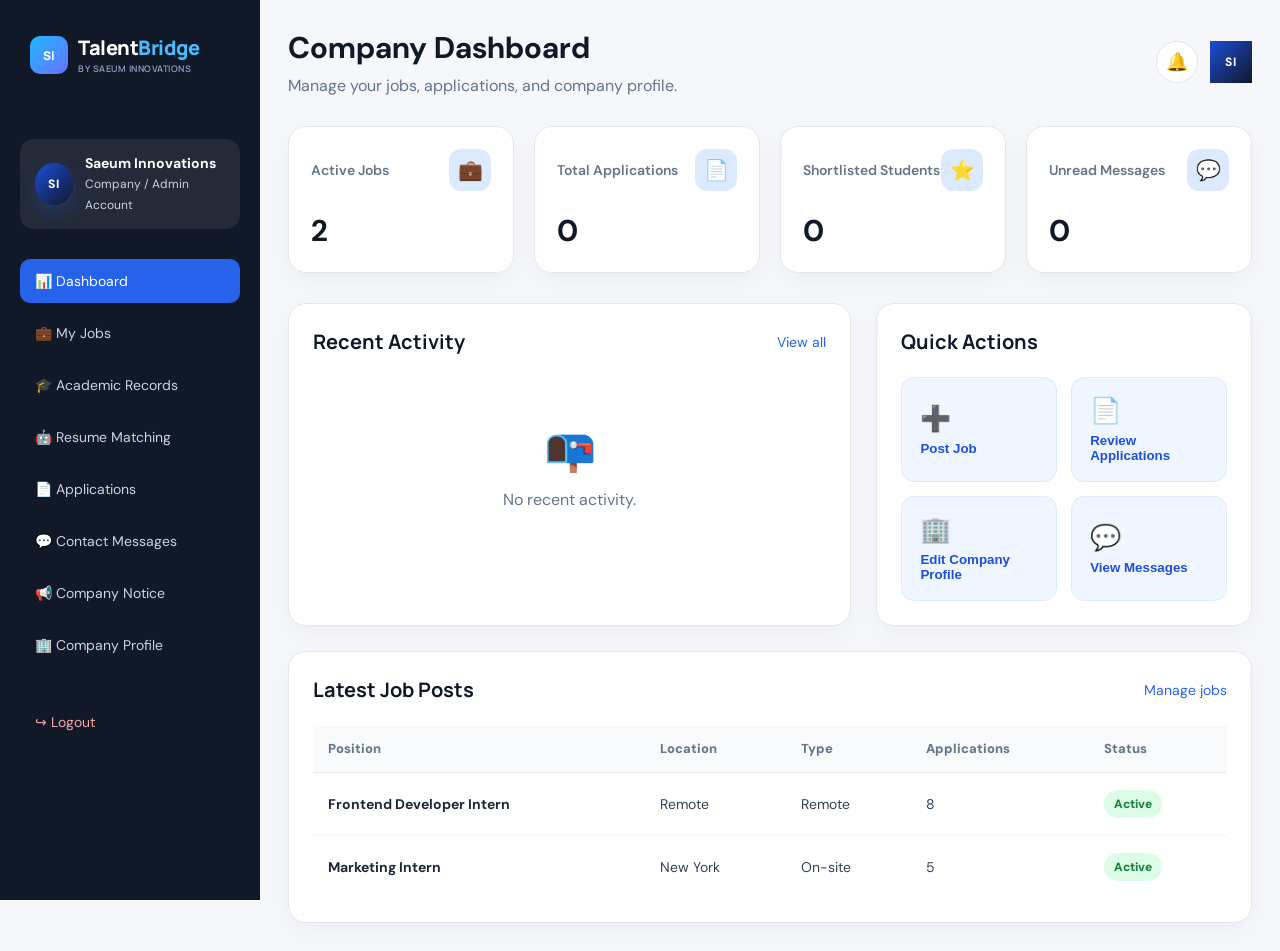
==== company-dashboard.html @ 5281c4d5 "Add files via upload" ====
<!DOCTYPE html>
<html lang="en">
<head>
  <meta charset="UTF-8" />
  <meta name="viewport" content="width=device-width, initial-scale=1.0" />
  <title>Company / Admin Dashboard | TalentBridge</title>

  <link rel="stylesheet" href="style.css" />

  <style>
    .dashboard-page {
      min-height: 100vh;
      background: #f5f7fb;
    }

    .dashboard-layout {
      display: flex;
      min-height: 100vh;
    }

    .dashboard-sidebar {
      width: 260px;
      background: #111827;
      color: #fff;
      padding: 28px 20px;
      position: fixed;
      inset: 0 auto 0 0;
      z-index: 100;
    }

    .dashboard-brand {
      display: flex;
      align-items: center;
      gap: 10px;
      font-size: 22px;
      font-weight: 800;
      margin-bottom: 45px;
    }

    .dashboard-brand span {
      color: #38bdf8;
    }

    .dashboard-brand {
      display: flex;
      align-items: center;
      gap: 10px;
      padding: 8px 10px 20px;
    }

    .dashboard-brand-mark {
      display: grid;
      place-items: center;
      width: 38px;
      height: 38px;
      border-radius: 10px;
      background: linear-gradient(135deg, #20b8ff, #6870ff);
      color: white;
      font-size: 12px;
      font-weight: 800;
    }

    .dashboard-brand-text {
      display: flex;
      flex-direction: column;
      line-height: 1.15;
    }

    .dashboard-brand-text strong {
      color: white;
      font-size: 20px;
      font-weight: 800;
      letter-spacing: -0.5px;
    }

    .dashboard-brand-text strong span {
      color: #4bbdff;
    }

    .dashboard-brand-text small {
      margin-top: 5px;
      color: #8fa2c2;
      font-size: 9px;
      font-weight: 600;
      letter-spacing: 0.5px;
      text-transform: uppercase;
    }

    .company-mini-profile {
      display: flex;
      align-items: center;
      gap: 12px;
      padding: 15px;
      border-radius: 14px;
      background: rgba(255, 255, 255, 0.08);
      margin-bottom: 30px;
    }

    .company-avatar {
      width: 42px;
      height: 42px;
      display: grid;
      place-items: center;
      border-radius: 50%;
      background: linear-gradient(135deg, #1d4ed8, #0f172a);
      font-weight: 800;
      box-shadow: 0 8px 18px rgba(37, 99, 235, 0.24);
      overflow: hidden;
    }

    .company-logo-mark {
      display: inline-flex;
      align-items: center;
      justify-content: center;
      width: 100%;
      height: 100%;
      font-size: 12px;
      letter-spacing: 0.08em;
      color: #fff;
      background: linear-gradient(135deg, #1d4ed8, #0f172a);
      font-weight: 800;
    }

    .company-mini-profile strong {
      display: block;
      font-size: 14px;
    }

    .company-mini-profile small {
      color: #cbd5e1;
      font-size: 12px;
    }

    .dashboard-nav {
      display: flex;
      flex-direction: column;
      gap: 8px;
    }

    .dashboard-nav a {
      display: flex;
      align-items: center;
      gap: 12px;
      color: #cbd5e1;
      text-decoration: none;
      padding: 13px 15px;
      border-radius: 10px;
      transition: 0.25s ease;
      font-size: 14px;
    }

    .dashboard-nav a:hover,
    .dashboard-nav a.active {
      background: #2563eb;
      color: #fff;
    }

    .dashboard-nav a.logout-link {
      margin-top: 25px;
      color: #fca5a5;
    }

    .dashboard-main {
      flex: 1;
      margin-left: 260px;
      padding: 28px;
    }

    .dashboard-topbar {
      display: flex;
      justify-content: space-between;
      align-items: center;
      gap: 20px;
      margin-bottom: 30px;
    }

    .dashboard-topbar h1 {
      margin: 0 0 8px;
      color: #111827;
      font-size: 30px;
    }

    .dashboard-topbar p {
      margin: 0;
      color: #64748b;
    }

    .topbar-actions {
      display: flex;
      align-items: center;
      gap: 12px;
    }

    .notification-button {
      width: 42px;
      height: 42px;
      border: 1px solid #e2e8f0;
      border-radius: 50%;
      background: #fff;
      cursor: pointer;
      font-size: 18px;
    }

    .company-top-avatar {
      width: 42px;
      height: 42px;
      display: grid;
      place-items: center;
      background: #dbeafe;
      color: #1d4ed8;
      border-radius: 50%;
      font-weight: 800;
    }

    .dashboard-section {
      display: none;
    }

    .dashboard-section.active {
      display: block;
    }

    .stats-grid {
      display: grid;
      grid-template-columns: repeat(4, 1fr);
      gap: 20px;
      margin-bottom: 30px;
    }

    .stat-card {
      background: #fff;
      border: 1px solid #e5e7eb;
      border-radius: 18px;
      padding: 22px;
      box-shadow: 0 8px 25px rgba(15, 23, 42, 0.04);
    }

    .stat-card-header {
      display: flex;
      justify-content: space-between;
      align-items: center;
      margin-bottom: 20px;
    }

    .stat-icon {
      width: 42px;
      height: 42px;
      display: grid;
      place-items: center;
      border-radius: 12px;
      background: #dbeafe;
      color: #1d4ed8;
      font-size: 20px;
    }

    .stat-card h3 {
      margin: 0;
      color: #64748b;
      font-size: 14px;
      font-weight: 600;
    }

    .stat-card strong {
      color: #111827;
      font-size: 30px;
    }

    .dashboard-grid {
      display: grid;
      grid-template-columns: 1.5fr 1fr;
      gap: 25px;
      margin-bottom: 25px;
    }

    .dashboard-card {
      background: #fff;
      border: 1px solid #e5e7eb;
      border-radius: 18px;
      padding: 24px;
      box-shadow: 0 8px 25px rgba(15, 23, 42, 0.04);
    }

    .card-heading {
      display: flex;
      justify-content: space-between;
      align-items: center;
      gap: 15px;
      margin-bottom: 22px;
    }

    .card-heading h2 {
      margin: 0;
      color: #111827;
      font-size: 20px;
    }

    .card-heading a {
      color: #2563eb;
      font-size: 14px;
      text-decoration: none;
      cursor: pointer;
    }

    .activity-list {
      display: flex;
      flex-direction: column;
      gap: 16px;
    }

    .activity-item {
      display: flex;
      align-items: center;
      gap: 13px;
      padding-bottom: 16px;
      border-bottom: 1px solid #f1f5f9;
    }

    .activity-item:last-child {
      border-bottom: none;
      padding-bottom: 0;
    }

    .activity-icon {
      width: 38px;
      height: 38px;
      display: grid;
      place-items: center;
      border-radius: 10px;
      background: #eff6ff;
      color: #2563eb;
    }

    .activity-item strong {
      display: block;
      color: #1e293b;
      font-size: 14px;
      margin-bottom: 4px;
    }

    .activity-item small {
      color: #94a3b8;
    }

    .quick-actions {
      display: grid;
      grid-template-columns: 1fr 1fr;
      gap: 14px;
    }

    .quick-action {
      border: 1px solid #dbeafe;
      background: #eff6ff;
      color: #1d4ed8;
      padding: 18px;
      border-radius: 13px;
      text-align: left;
      cursor: pointer;
      font-weight: 700;
      transition: 0.25s ease;
    }

    .quick-action:hover {
      background: #dbeafe;
    }

    .quick-action span {
      display: block;
      font-size: 25px;
      margin-bottom: 8px;
    }

    .section-card {
      background: #fff;
      border: 1px solid #e5e7eb;
      border-radius: 18px;
      padding: 25px;
      margin-bottom: 25px;
      box-shadow: 0 8px 25px rgba(15, 23, 42, 0.04);
    }

    .section-title {
      display: flex;
      justify-content: space-between;
      align-items: center;
      gap: 20px;
      margin-bottom: 25px;
    }

    .section-title h2 {
      margin: 0;
      font-size: 23px;
      color: #111827;
    }

    .section-title p {
      color: #64748b;
      margin: 7px 0 0;
    }

    .primary-button,
    .secondary-button,
    .danger-button {
      border: none;
      border-radius: 10px;
      padding: 12px 18px;
      cursor: pointer;
      font-weight: 700;
      transition: 0.25s ease;
    }

    .primary-button {
      background: #2563eb;
      color: #fff;
    }

    .primary-button:hover {
      background: #1d4ed8;
    }

    .secondary-button {
      background: #e2e8f0;
      color: #334155;
    }

    .secondary-button:hover {
      background: #cbd5e1;
    }

    .danger-button {
      background: #fee2e2;
      color: #b91c1c;
    }

    .danger-button:hover {
      background: #fecaca;
    }

    .form-grid {
      display: grid;
      grid-template-columns: 1fr 1fr;
      gap: 20px;
    }

    .form-group {
      display: flex;
      flex-direction: column;
      gap: 8px;
    }

    .form-group.full-width {
      grid-column: 1 / -1;
    }

    .form-group label {
      color: #334155;
      font-size: 14px;
      font-weight: 700;
    }

    .form-group input,
    .form-group select,
    .form-group textarea {
      width: 100%;
      box-sizing: border-box;
      border: 1px solid #cbd5e1;
      border-radius: 10px;
      padding: 13px 14px;
      font: inherit;
      outline: none;
      background: #fff;
      color: #1e293b;
    }

    .form-group textarea {
      resize: vertical;
      min-height: 130px;
    }

    .form-group input:focus,
    .form-group select:focus,
    .form-group textarea:focus {
      border-color: #2563eb;
      box-shadow: 0 0 0 3px rgba(37, 99, 235, 0.12);
    }

    .form-actions {
      display: flex;
      justify-content: flex-end;
      gap: 12px;
      margin-top: 25px;
    }

    .table-wrapper {
      overflow-x: auto;
    }

    .dashboard-table {
      width: 100%;
      border-collapse: collapse;
      min-width: 750px;
    }

    .dashboard-table th {
      text-align: left;
      padding: 15px;
      background: #f8fafc;
      color: #64748b;
      font-size: 13px;
      font-weight: 800;
      white-space: nowrap;
    }

    .dashboard-table td {
      padding: 17px 15px;
      border-bottom: 1px solid #f1f5f9;
      color: #334155;
      font-size: 14px;
      vertical-align: middle;
    }

    .dashboard-table tr:last-child td {
      border-bottom: none;
    }

    .dashboard-table td strong {
      color: #1e293b;
    }

    .status-badge {
      display: inline-flex;
      align-items: center;
      padding: 6px 10px;
      border-radius: 999px;
      font-size: 12px;
      font-weight: 800;
    }

    .status-active,
    .status-shortlisted,
    .status-resolved {
      background: #dcfce7;
      color: #15803d;
    }

    .status-pending,
    .status-review {
      background: #fef3c7;
      color: #a16207;
    }

    .status-rejected,
    .status-closed {
      background: #fee2e2;
      color: #b91c1c;
    }

    .status-new {
      background: #dbeafe;
      color: #1d4ed8;
    }

    .table-actions {
      display: flex;
      flex-wrap: wrap;
      gap: 7px;
    }

    .small-button {
      border: none;
      border-radius: 7px;
      padding: 7px 10px;
      cursor: pointer;
      font-size: 12px;
      font-weight: 700;
    }

    .small-button.blue {
      background: #dbeafe;
      color: #1d4ed8;
    }

    .small-button.green {
      background: #dcfce7;
      color: #15803d;
    }

    .small-button.red {
      background: #fee2e2;
      color: #b91c1c;
    }

    .empty-state {
      text-align: center;
      padding: 45px 20px;
      color: #64748b;
    }

    .empty-state div {
      font-size: 42px;
      margin-bottom: 12px;
    }

    .profile-grid {
      display: grid;
      grid-template-columns: 180px 1fr;
      gap: 30px;
      align-items: start;
    }

    .profile-logo {
      width: 150px;
      height: 150px;
      display: grid;
      place-items: center;
      border-radius: 20px;
      background: #dbeafe;
      color: #1d4ed8;
      font-size: 48px;
      font-weight: 800;
      margin: auto;
    }

    .message-card {
      border: 1px solid #e2e8f0;
      border-radius: 13px;
      padding: 18px;
      margin-bottom: 15px;
    }

    .message-card:last-child {
      margin-bottom: 0;
    }

    .message-header {
      display: flex;
      justify-content: space-between;
      gap: 15px;
      margin-bottom: 10px;
    }

    .message-header strong {
      color: #1e293b;
    }

    .message-header small {
      color: #94a3b8;
    }

    .message-card p {
      color: #64748b;
      line-height: 1.7;
      margin: 0 0 15px;
    }

    .mobile-menu-button {
      display: none;
      border: none;
      background: #2563eb;
      color: #fff;
      padding: 10px 13px;
      border-radius: 9px;
      cursor: pointer;
    }

    .toast-message {
      position: fixed;
      right: 25px;
      bottom: 25px;
      z-index: 999;
      background: #111827;
      color: #fff;
      padding: 14px 20px;
      border-radius: 10px;
      box-shadow: 0 10px 30px rgba(0, 0, 0, 0.2);
      display: none;
    }

    .toast-message.show {
      display: block;
    }

    @media (max-width: 1100px) {
      .stats-grid {
        grid-template-columns: repeat(2, 1fr);
      }

      .dashboard-grid {
        grid-template-columns: 1fr;
      }
    }

    @media (max-width: 800px) {
      .dashboard-sidebar {
        transform: translateX(-100%);
        transition: 0.3s ease;
      }

      .dashboard-sidebar.open {
        transform: translateX(0);
      }

      .dashboard-main {
        margin-left: 0;
        padding: 20px;
      }

      .mobile-menu-button {
        display: inline-block;
      }

      .dashboard-topbar {
        align-items: flex-start;
      }

      .dashboard-topbar h1 {
        font-size: 24px;
      }

      .form-grid,
      .profile-grid {
        grid-template-columns: 1fr;
      }

      .profile-logo {
        margin: 0;
      }
    }

    @media (max-width: 550px) {
      .stats-grid {
        grid-template-columns: 1fr;
      }

      .dashboard-topbar {
        flex-direction: column;
      }

      .topbar-actions {
        width: 100%;
        justify-content: space-between;
      }

      .section-title {
        align-items: flex-start;
        flex-direction: column;
      }

      .quick-actions {
        grid-template-columns: 1fr;
      }

      .dashboard-card,
      .section-card {
        padding: 18px;
      }
    }
  </style>
</head>

<body class="dashboard-page">

  <div class="dashboard-layout">

    <!-- Sidebar -->
    <aside class="dashboard-sidebar" id="dashboardSidebar">
      <div class="dashboard-brand">
        <div class="dashboard-brand-mark">SI</div>

        <div class="dashboard-brand-text">
            <strong>Talent<span>Bridge</span></strong>
            <small>by Saeum Innovations</small>
        </div>
      </div>

      <div class="company-mini-profile">
        <div class="company-avatar" id="sidebarCompanyAvatar">
          <span class="company-logo-mark">SI</span>
        </div>
        <div>
          <strong id="sidebarCompanyName">Saeum Innovations</strong>
          <small>Company / Admin Account</small>
        </div>
      </div>

      <nav class="dashboard-nav">
        <a href="#" class="dashboard-nav-link active" data-section="overview">
          📊 Dashboard
        </a>

        <a href="#" class="dashboard-nav-link" data-section="jobs">
          💼 My Jobs
        </a>

        <a href="#" class="dashboard-nav-link" data-section="academic-records">🎓 Academic Records</a>
        <a href="#" class="dashboard-nav-link" data-section="resume-matching">🤖 Resume Matching</a>

        <a href="#" class="dashboard-nav-link" data-section="applications">
          📄 Applications
        </a>

        <a href="#" class="dashboard-nav-link" data-section="messages">
          💬 Contact Messages
        </a>

        <a href="#" class="dashboard-nav-link" data-section="notices">
          📢 Company Notice
        </a>

        <a href="#" class="dashboard-nav-link" data-section="profile">
          🏢 Company Profile
        </a>

        <a href="index.html" class="logout-link" id="logoutButton">
          ↪ Logout
        </a>
      </nav>
    </aside>

    <!-- Main Content -->
    <main class="dashboard-main">

      <!-- Topbar -->
      <header class="dashboard-topbar">
        <div>
          <button class="mobile-menu-button" id="mobileMenuButton">
            ☰
          </button>
          <h1 id="pageHeading">Company Dashboard</h1>
          <p id="pageSubheading">
            Manage your jobs, applications, and company profile.
          </p>
        </div>

        <div class="topbar-actions">
          <button class="notification-button" title="Notifications">
            🔔
          </button>
          <div class="company-top-avatar" id="topCompanyAvatar">
            <span class="company-logo-mark">SI</span>
          </div>
        </div>
      </header>

      <!-- Overview Section -->
      <section class="dashboard-section active" id="overview">

        <div class="stats-grid">
          <div class="stat-card">
            <div class="stat-card-header">
              <h3>Active Jobs</h3>
              <div class="stat-icon">💼</div>
            </div>
            <strong id="activeJobCount">0</strong>
          </div>

          <div class="stat-card">
            <div class="stat-card-header">
              <h3>Total Applications</h3>
              <div class="stat-icon">📄</div>
            </div>
            <strong id="applicationCount">0</strong>
          </div>

          <div class="stat-card">
            <div class="stat-card-header">
              <h3>Shortlisted Students</h3>
              <div class="stat-icon">⭐</div>
            </div>
            <strong id="shortlistedCount">0</strong>
          </div>

          <div class="stat-card">
            <div class="stat-card-header">
              <h3>Unread Messages</h3>
              <div class="stat-icon">💬</div>
            </div>
            <strong id="unreadMessageCount">0</strong>
          </div>
        </div>

        <div class="dashboard-grid">

          <div class="dashboard-card">
            <div class="card-heading">
              <h2>Recent Activity</h2>
              <a data-section-link="applications">View all</a>
            </div>

            <div class="activity-list" id="recentActivityList">
              <!-- Activities inserted by JavaScript -->
            </div>
          </div>

          <div class="dashboard-card">
            <div class="card-heading">
              <h2>Quick Actions</h2>
            </div>

            <div class="quick-actions">
              <button class="quick-action" data-section-link="jobs">
                <span>➕</span>
                Post Job
              </button>

              <button class="quick-action" data-section-link="applications">
                <span>📄</span>
                Review Applications
              </button>

              <button class="quick-action" data-section-link="profile">
                <span>🏢</span>
                Edit Company Profile
              </button>

              <button class="quick-action" data-section-link="messages">
                <span>💬</span>
                View Messages
              </button>
            </div>
          </div>

        </div>

        <div class="dashboard-card">
          <div class="card-heading">
            <h2>Latest Job Posts</h2>
            <a data-section-link="jobs">Manage jobs</a>
          </div>

          <div class="table-wrapper">
            <table class="dashboard-table">
              <thead>
                <tr>
                  <th>Position</th>
                  <th>Location</th>
                  <th>Type</th>
                  <th>Applications</th>
                  <th>Status</th>
                </tr>
              </thead>
              <tbody id="latestJobTable">
              </tbody>
            </table>
          </div>
        </div>

      </section>

      <!-- Jobs Section -->
      <section class="dashboard-section" id="jobs">

        <div class="section-title">
          <div>
            <h2>Manage Jobs</h2>
            <p>Create and manage job opportunities.</p>
          </div>

          <button class="primary-button" id="showJobFormButton">
            + Post Job
          </button>
        </div>

        <div class="section-card" id="jobFormCard" style="display: none;">
          <div class="card-heading">
            <h2>Post a New Job</h2>
          </div>

          <form id="jobForm">
            <div class="form-grid">
              <div class="form-group">
                <label for="jobTitle">Job Title</label>
                <input
                  type="text"
                  id="jobTitle"
                  placeholder="e.g. Frontend Developer"
                  required
                />
              </div>

              <div class="form-group">
                <label for="jobDepartment">Department</label>
                <input
                  type="text"
                  id="jobDepartment"
                  placeholder="e.g. Engineering"
                  required
                />
              </div>

              <div class="form-group">
                <label for="jobLocation">Location</label>
                <input
                  type="text"
                  id="jobLocation"
                  placeholder="e.g. Remote or New York"
                  required
                />
              </div>

              <div class="form-group">
                <label for="jobType">Job Type</label>
                <select id="jobType" required>
                  <option value="">Select type</option>
                  <option value="Remote">Remote</option>
                  <option value="On-site">On-site</option>
                  <option value="Hybrid">Hybrid</option>
                </select>
              </div>

              <div class="form-group">
                <label for="jobDuration">Duration</label>
                <input
                  type="text"
                  id="jobDuration"
                  placeholder="e.g. 3 months"
                  required
                />
              </div>

              <div class="form-group">
                <label for="jobStipend">Stipend</label>
                <input
                  type="text"
                  id="jobStipend"
                  placeholder="e.g. $500/month"
                />
              </div>

              <div class="form-group full-width">
                <label for="jobSkills">Required Skills</label>
                <input
                  type="text"
                  id="jobSkills"
                  placeholder="e.g. HTML, CSS, JavaScript"
                  required
                />
              </div>

              <div class="form-group full-width">
                <label for="jobDescription">Description</label>
                <textarea
                  id="jobDescription"
                  placeholder="Describe the job opportunity..."
                  required
                ></textarea>
              </div>
            </div>

            <div class="form-actions">
              <button
                type="button"
                class="secondary-button"
                id="cancelJobButton"
              >
                Cancel
              </button>

              <button type="submit" class="primary-button">
                Publish Job
              </button>
            </div>
          </form>
        </div>

        <div class="section-card">
          <div class="card-heading">
            <h2>My Job Posts</h2>
          </div>

          <div class="table-wrapper">
            <table class="dashboard-table">
              <thead>
                <tr>
                  <th>Position</th>
                  <th>Department</th>
                  <th>Location</th>
                  <th>Applications</th>
                  <th>Status</th>
                  <th>Actions</th>
                </tr>
              </thead>
              <tbody id="jobTableBody">
              </tbody>
            </table>
          </div>
        </div>

      </section>


      <!-- Resume Matching Section -->
      <section class="dashboard-section" id="resume-matching">
        <div class="section-title">
          <div><h2>AI Resume Matching</h2><p>Select a job to compare student profiles and resume information with its required skills.</p></div>
        </div>
        <div class="section-card">
          <div class="record-filters" style="display:grid;grid-template-columns:repeat(auto-fit,minmax(190px,1fr));gap:12px;margin-bottom:18px;">
            <select id="matchJobFilter"><option value="">Select a job</option></select>
            <select id="matchCollegeFilter"><option value="">All Colleges</option></select>
            <select id="matchDepartmentFilter"><option value="">All Departments</option></select>
            <input id="matchMinimumScore" type="number" min="0" max="100" placeholder="Minimum match %">
          </div>
          <div id="matchJobSummary" style="margin-bottom:16px;color:#475569;"></div>
          <div class="table-wrapper">
            <table class="dashboard-table">
              <thead><tr><th>Student</th><th>Job</th><th>College</th><th>Department</th><th>Match</th><th>Matching Skills</th><th>Missing Skills</th><th>Action</th></tr></thead>
              <tbody id="resumeMatchTableBody"><tr><td colspan="8" style="text-align:center;padding:28px;">Select a job to view resume matches.</td></tr></tbody>
            </table>
          </div>
        </div>
      </section>

      <!-- Academic Records Section -->
      <section class="dashboard-section" id="academic-records">
        <div class="section-title">
          <div><h2>Student Academic Records</h2><p>View verified student performance in a compact company-ready format.</p></div>
        </div>
        <div class="section-card">
          <div class="record-filters" style="display:grid;grid-template-columns:repeat(auto-fit,minmax(170px,1fr));gap:12px;margin-bottom:18px;">
            <select id="adminCollegeFilter"><option value="">All Colleges</option></select>
            <select id="adminDepartmentFilter"><option value="">All Departments</option></select>
            <select id="adminYearFilter"><option value="">All Academic Years</option></select>
            
            <input id="adminStudentSearch" type="search" placeholder="Search student or email">
          </div>
          <div class="table-wrapper">
            <table class="dashboard-table">
              <thead><tr><th>Student</th><th>College</th><th>Department</th><th>Academic Years</th><th>Overall Performance</th><th>Total Semesters</th><th>Total Subjects</th></tr></thead>
              <tbody id="adminAcademicTableBody"></tbody>
            </table>
          </div>
        </div>
      </section>

      <!-- Applications Section -->
      <section class="dashboard-section" id="applications">

        <div class="section-title">
          <div>
            <h2>Student Applications</h2>
            <p>Review students who applied to your jobs.</p>
          </div>
        </div>

        <div class="section-card">
          <div class="table-wrapper">
            <table class="dashboard-table">
              <thead>
                <tr>
                  <th>Student</th>
                  <th>Email</th>
                  <th>Job</th>
                  <th>Applied Date</th>
                  <th>Status</th>
                  <th>Actions</th>
                </tr>
              </thead>
              <tbody id="applicationsTableBody">
              </tbody>
            </table>
          </div>
        </div>

      </section>

      <!-- Messages Section -->
      <section class="dashboard-section" id="notices">

        <div class="section-title">
          <div>
            <h2>Company Notice</h2>
            <p>Publish an announcement that will appear on the public website.</p>
          </div>
        </div>

        <div class="section-card">
          <form id="noticeForm">
            <div class="form-grid">
              <div class="form-group full-width">
                <label for="noticeTitle">Notice Title</label>
                <input type="text" id="noticeTitle" placeholder="Important update" required />
              </div>

              <div class="form-group full-width">
                <label for="noticeBody">Notice Message</label>
                <textarea id="noticeBody" rows="6" placeholder="Write the announcement here..." required></textarea>
              </div>
            </div>

            <div class="form-actions">
              <button type="submit" class="primary-button">Publish Notice</button>
              <button type="button" class="danger-button" id="clearNoticeButton">Remove Notice</button>
            </div>
          </form>
        </div>

      </section>

      <!-- Messages Section -->
      <section class="dashboard-section" id="messages">

        <div class="section-title">
          <div>
            <h2>Contact Messages</h2>
            <p>Messages submitted through the contact-us form.</p>
          </div>
        </div>

        <div class="section-card">
          <div class="form-actions" style="justify-content: flex-end; margin-bottom: 18px;">
            <button type="button" class="danger-button" id="clearMessagesButton">Clear All Messages</button>
          </div>
          <div id="messagesContainer">
          </div>
        </div>

      </section>

      <!-- Company Profile Section -->
      <section class="dashboard-section" id="profile">

        <div class="section-title">
          <div>
            <h2>Company Profile</h2>
            <p>Update your company information.</p>
          </div>
        </div>

        <div class="section-card">
          <form id="companyProfileForm">
            <div class="profile-grid">
              <div>
                <div class="profile-logo" id="profileLogo">
                  <span class="company-logo-mark">SI</span>
                </div>
              </div>

              <div class="form-grid">
                <div class="form-group">
                  <label for="companyName">Company Name</label>
                  <input
                    type="text"
                    id="companyName"
                    value="Saeum Innovations"
                    required
                  />
                </div>

                <div class="form-group">
                  <label for="companyEmail">Company Email</label>
                  <input
                    type="email"
                    id="companyEmail"
                    value="hr@saeum.com"
                    required
                  />
                </div>

                <div class="form-group">
                  <label for="companyWebsite">Website</label>
                  <input
                    type="url"
                    id="companyWebsite"
                    placeholder="https://example.com"
                  />
                </div>

                <div class="form-group">
                  <label for="companyIndustry">Industry</label>
                  <input
                    type="text"
                    id="companyIndustry"
                    value="Technology"
                  />
                </div>

                <div class="form-group full-width">
                  <label for="companyLocation">Location</label>
                  <input
                    type="text"
                    id="companyLocation"
                    value="New York, USA"
                  />
                </div>

                <div class="form-group full-width">
                  <label for="companyDescription">Company Description</label>
                  <textarea id="companyDescription">We build innovative digital products and provide meaningful job opportunities for students.</textarea>
                </div>
              </div>
            </div>

            <div class="form-actions">
              <button type="submit" class="primary-button">
                Save Profile
              </button>
            </div>
          </form>
        </div>

      </section>

    </main>
  </div>

  <div class="toast-message" id="toastMessage"></div>

  <script>
    const defaultJobs = [
      {
        id: 1,
        title: "Frontend Developer Intern",
        department: "Engineering",
        location: "Remote",
        type: "Remote",
        duration: "3 months",
        stipend: "$500/month",
        skills: "HTML, CSS, JavaScript",
        description: "Work with our engineering team to build responsive web applications.",
        applications: 8,
        status: "Active"
      },
      {
        id: 2,
        title: "Marketing Intern",
        department: "Marketing",
        location: "New York",
        type: "On-site",
        duration: "2 months",
        stipend: "$400/month",
        skills: "Communication, Social Media",
        description: "Support marketing campaigns and social media activities.",
        applications: 5,
        status: "Active"
      }
    ];

    const defaultApplications = [];

    const defaultMessages = [];

    function normalizeNotices(value) {
      if (Array.isArray(value)) {
        return value.filter(notice => notice && notice.title && notice.body);
      }

      if (value && value.title && value.body) {
        return [value];
      }

      return [];
    }

    const savedNotice = JSON.parse(localStorage.getItem("companyNotice") || "null");
    let companyNotice = normalizeNotices(savedNotice);

    let jobs =
      JSON.parse(localStorage.getItem("companyJobs")) ||
      defaultJobs;

    const seededApplicationEmails = new Set([
      "alex@example.com",
      "maya@example.com",
      "daniel@example.com"
    ]);

    const seededApplicationNames = new Set([
      "Alex Johnson",
      "Maya Smith",
      "Daniel Brown"
    ]);

    const seededMessageEmails = new Set([
      "sarah@example.com",
      "james@example.com"
    ]);

    const seededMessageNames = new Set([
      "Sarah Wilson",
      "James Lee"
    ]);

    function removeSeededEntries(items, isMessage = false) {
      const emailSet = isMessage ? seededMessageEmails : seededApplicationEmails;
      const nameSet = isMessage ? seededMessageNames : seededApplicationNames;

      return (Array.isArray(items) ? items : []).filter(item => {
        const name = item?.name || item?.student || "";
        const email = item?.email || "";

        return !emailSet.has(email) && !nameSet.has(name);
      });
    }

    let applications = removeSeededEntries(
      JSON.parse(localStorage.getItem("companyApplications"))
    );

    if (!applications.length && !localStorage.getItem("companyApplications")) {
      applications = [...defaultApplications];
    }

    if (
      JSON.parse(localStorage.getItem("companyApplications") || "[]").length !==
      applications.length
    ) {
      localStorage.setItem("companyApplications", JSON.stringify(applications));
    }

    // Contact form submissions are saved as talentBridgeContacts on the landing page.
    // Merge them with the company inbox so every submitted query appears here.
    const savedCompanyMessages = JSON.parse(localStorage.getItem("companyMessages") || "[]");
    const savedContactMessages = JSON.parse(localStorage.getItem("talentBridgeContacts") || "[]");
    const mergedMessages = [...savedCompanyMessages, ...savedContactMessages].filter((item, index, arr) =>
      item && (item.id == null || arr.findIndex(x => x && x.id === item.id) === index)
    );
    let messages = removeSeededEntries(mergedMessages, true);
    if (!messages.length && !savedCompanyMessages.length && !savedContactMessages.length) {
      messages = [...defaultMessages];
    }
    localStorage.setItem("companyMessages", JSON.stringify(messages));

    const defaultCompanyProfile = {
      name: "Saeum Innovations",
      email: "hr@saeum.com",
      website: "",
      industry: "Technology",
      location: "New York, USA",
      description:
        "We build innovative digital products and provide meaningful job opportunities for students."
    };

    const savedCompanyProfile = JSON.parse(
      localStorage.getItem("companyProfile") || "null"
    );

    let companyProfile = {
      ...defaultCompanyProfile,
      ...(savedCompanyProfile || {}),
      name: "Saeum Innovations",
      email: "hr@saeum.com"
    };

    localStorage.setItem("companyProfile", JSON.stringify(companyProfile));

    const sections = document.querySelectorAll(".dashboard-section");
    const navLinks = document.querySelectorAll(".dashboard-nav-link");

    function saveData() {
      localStorage.setItem("companyJobs", JSON.stringify(jobs));
      localStorage.setItem("companyApplications", JSON.stringify(applications));
      localStorage.setItem("companyMessages", JSON.stringify(messages));
      localStorage.setItem("companyNotice", JSON.stringify(companyNotice));
      localStorage.setItem("companyProfile", JSON.stringify(companyProfile));
    }

    function showToast(message) {
      const toast = document.getElementById("toastMessage");
      toast.textContent = message;
      toast.classList.add("show");

      setTimeout(() => {
        toast.classList.remove("show");
      }, 2500);
    }

    function syncContactMessages() {
      const contactMessages = JSON.parse(localStorage.getItem("talentBridgeContacts") || "[]");
      const currentMessages = JSON.parse(localStorage.getItem("companyMessages") || "[]");
      const merged = [...currentMessages, ...contactMessages].filter((item, index, arr) =>
        item && (item.id == null || arr.findIndex(x => x && x.id === item.id) === index)
      );
      messages = removeSeededEntries(merged, true);
      localStorage.setItem("companyMessages", JSON.stringify(messages));
      renderMessages();
      renderStats();
    }

    function showSection(sectionId) {
      if (sectionId === "messages") {
        syncContactMessages();
      }
      sections.forEach(section => {
        section.classList.toggle("active", section.id === sectionId);
      });

      navLinks.forEach(link => {
        link.classList.toggle(
          "active",
          link.dataset.section === sectionId
        );
      });

      const headings = {
        overview: [
          "Company Dashboard",
          "Manage your jobs, applications, and company profile."
        ],
        jobs: [
          "My Jobs",
          "Create and manage job opportunities."
        ],
        applications: [
          "Student Applications",
          "Review and manage student applications."
        ],
        messages: [
          "Contact Messages",
          "Read messages submitted through the contact-us form."
        ],
        notices: [
          "Company Notice",
          "Publish announcements on the public website."
        ],
        profile: [
          "Company Profile",
          "Update your company information."
        ]
      };

      document.getElementById("pageHeading").textContent =
        headings[sectionId][0];

      document.getElementById("pageSubheading").textContent =
        headings[sectionId][1];

      document
        .getElementById("dashboardSidebar")
        .classList.remove("open");

      window.scrollTo({
        top: 0,
        behavior: "smooth"
      });
    }

    navLinks.forEach(link => {
      link.addEventListener("click", event => {
        event.preventDefault();
        showSection(link.dataset.section);
      });
    });

    document.querySelectorAll("[data-section-link]").forEach(link => {
      link.addEventListener("click", () => {
        showSection(link.dataset.sectionLink);
      });
    });

    document
      .getElementById("mobileMenuButton")
      .addEventListener("click", () => {
        document
          .getElementById("dashboardSidebar")
          .classList.toggle("open");
      });

    function getStatusClass(status) {
      return "status-" + status.toLowerCase().replace(/\s+/g, "-");
    }

    function renderStats() {
      const activeJobs = jobs.filter(
        job => job.status === "Active"
      ).length;

      const shortlistedApplications = applications.filter(
        application => application.status === "Shortlisted"
      ).length;

      const unreadMessages = messages.filter(
        message => message.status === "New"
      ).length;

      document.getElementById("activeJobCount").textContent =
        activeJobs;

      document.getElementById("applicationCount").textContent =
        applications.length;

      document.getElementById("shortlistedCount").textContent =
        shortlistedApplications;

      document.getElementById("unreadMessageCount").textContent =
        unreadMessages;
    }

    function renderRecentActivity() {
      const activityList =
        document.getElementById("recentActivityList");

      const activities = [
        ...applications.slice(-3).map(application => ({
          icon: "📄",
          title: `${application.student} applied for ${application.job}`,
          date: application.date
        })),
        ...messages.slice(-2).map(message => ({
          icon: "💬",
          title: `New message from ${message.name}`,
          date: message.date
        }))
      ].slice(-5).reverse();

      if (!activities.length) {
        activityList.innerHTML = `
          <div class="empty-state">
            <div>📭</div>
            No recent activity.
          </div>
        `;
        return;
      }

      activityList.innerHTML = activities
        .map(activity => `
          <div class="activity-item">
            <div class="activity-icon">${activity.icon}</div>
            <div>
              <strong>${activity.title}</strong>
              <small>${activity.date}</small>
            </div>
          </div>
        `)
        .join("");
    }

    function renderLatestJobs() {
      const table = document.getElementById("latestJobTable");

      if (!jobs.length) {
        table.innerHTML = `
          <tr>
            <td colspan="5">
              <div class="empty-state">
                <div>💼</div>
                No jobs posted yet.
              </div>
            </td>
          </tr>
        `;
        return;
      }

      table.innerHTML = jobs
        .slice(0, 5)
        .map(job => `
          <tr>
            <td><strong>${job.title}</strong></td>
            <td>${job.location}</td>
            <td>${job.type}</td>
            <td>${job.applications || 0}</td>
            <td>
              <span class="status-badge ${getStatusClass(job.status)}">
                ${job.status}
              </span>
            </td>
          </tr>
        `)
        .join("");
    }

    function renderJobs() {
      const table = document.getElementById("jobTableBody");

      if (!jobs.length) {
        table.innerHTML = `
          <tr>
            <td colspan="6">
              <div class="empty-state">
                <div>💼</div>
                No job posts found.
              </div>
            </td>
          </tr>
        `;
        return;
      }

      table.innerHTML = jobs
        .map(job => `
          <tr>
            <td><strong>${job.title}</strong></td>
            <td>${job.department}</td>
            <td>${job.location}</td>
            <td>${job.applications || 0}</td>
            <td>
              <span class="status-badge ${getStatusClass(job.status)}">
                ${job.status}
              </span>
            </td>
            <td>
              <div class="table-actions">
                <button
                  class="small-button blue"
                  onclick="editJob(${job.id})"
                >
                  Edit
                </button>

                <button
                  class="small-button blue"
                  onclick="toggleJobStatus(${job.id})"
                >
                  ${job.status === "Active" ? "Close" : "Activate"}
                </button>

                <button
                  class="small-button red"
                  onclick="deleteJob(${job.id})"
                >
                  Delete
                </button>
              </div>
            </td>
          </tr>
        `)
        .join("");
    }

    function renderApplications() {
      const table = document.getElementById("applicationsTableBody");

      if (!applications.length) {
        table.innerHTML = `
          <tr>
            <td colspan="6">
              <div class="empty-state">
                <div>📄</div>
                No applications received yet.
              </div>
            </td>
          </tr>
        `;
        return;
      }

      table.innerHTML = applications
        .map(application => `
          <tr>
            <td><strong>${application.student}</strong></td>
            <td>${application.email}</td>
            <td>${application.job}</td>
            <td>${application.date}</td>
            <td>
              <span class="status-badge ${getStatusClass(application.status || "Pending")}">
                ${application.status || "Pending"}
              </span>
            </td>
            <td>
              <div class="table-actions">
                <button
                  class="small-button green"
                  onclick="updateApplicationStatus(${application.id}, 'Shortlisted')"
                >
                  Shortlist
                </button>

                <button
                  class="small-button red"
                  onclick="updateApplicationStatus(${application.id}, 'Rejected')"
                >
                  Reject
                </button>
              </div>
            </td>
          </tr>
        `)
        .join("");
    }

    function renderMessages() {
      const container =
        document.getElementById("messagesContainer");

      if (!messages.length) {
        container.innerHTML = `
          <div class="empty-state">
            <div>💬</div>
            No contact messages found.
          </div>
        `;
        return;
      }

      container.innerHTML = messages
        .map(message => `
          <div class="message-card">
            <div class="message-header">
              <div>
                <strong>${message.name}</strong>
                <small> — ${message.email}</small>
              </div>

              <span class="status-badge ${getStatusClass(message.status)}">
                ${message.status}
              </span>
            </div>

            <p>
              <strong>Subject:</strong> ${message.subject}
            </p>

            <p>${message.message}</p>

            <div class="table-actions">
              <small>${message.date}</small>

              ${
                message.status === "New"
                  ? `
                    <button
                      class="small-button green"
                      onclick="resolveMessage(${message.id})"
                    >
                      Mark as Resolved
                    </button>
                  `
                  : ""
              }
            </div>
          </div>
        `)
        .join("");
    }

    function renderNoticeForm() {
      const latestNotice = companyNotice[companyNotice.length - 1] || {};
      document.getElementById("noticeTitle").value = latestNotice.title || "";
      document.getElementById("noticeBody").value = latestNotice.body || "";
    }

    function renderCompanyProfile() {
      document.getElementById("companyName").value =
        companyProfile.name;

      document.getElementById("companyEmail").value =
        companyProfile.email;

      document.getElementById("companyWebsite").value =
        companyProfile.website;

      document.getElementById("companyIndustry").value =
        companyProfile.industry;

      document.getElementById("companyLocation").value =
        companyProfile.location;

      document.getElementById("companyDescription").value =
        companyProfile.description;

      updateCompanyBranding();
    }

    function updateCompanyBranding() {
      const name = companyProfile.name || "Saeum Innovations";
      const initials = name
        .split(/\s+/)
        .filter(Boolean)
        .slice(0, 2)
        .map(word => word.charAt(0).toUpperCase())
        .join("") || "SI";

      document.getElementById("sidebarCompanyName").textContent =
        name;

      document.getElementById("sidebarCompanyAvatar").innerHTML =
        `<span class="company-logo-mark">${initials}</span>`;

      document.getElementById("topCompanyAvatar").innerHTML =
        `<span class="company-logo-mark">${initials}</span>`;

      document.getElementById("profileLogo").innerHTML =
        `<span class="company-logo-mark">${initials}</span>`;
    }

    let editingJobId = null;

    function resetJobForm() {
      editingJobId = null;
      document.getElementById("jobForm").reset();
      document.querySelector("#jobFormCard .card-heading h2").textContent = "Post a New Job";
      document.querySelector("#jobForm button[type=submit]").textContent = "Publish Job";
      document.getElementById("jobFormCard").style.display = "none";
    }

    function editJob(id) {
      const job = jobs.find(item => item.id === id);
      if (!job) return;

      editingJobId = id;

      document.getElementById("jobTitle").value = job.title || "";
      document.getElementById("jobDepartment").value = job.department || "";
      document.getElementById("jobLocation").value = job.location || "";
      document.getElementById("jobType").value = job.type || "";
      document.getElementById("jobDuration").value = job.duration || "";
      document.getElementById("jobStipend").value = job.stipend || "";
      document.getElementById("jobSkills").value = job.skills || "";
      document.getElementById("jobDescription").value = job.description || "";

      document.querySelector("#jobFormCard .card-heading h2").textContent = "Edit Job";
      document.querySelector("#jobForm button[type=submit]").textContent = "Update Job";
      document.getElementById("jobFormCard").style.display = "block";
      document.getElementById("jobFormCard").scrollIntoView({ behavior: "smooth" });
    }

    document
      .getElementById("showJobFormButton")
      .addEventListener("click", () => {
        editingJobId = null;
        document.getElementById("jobForm").reset();
        document.querySelector("#jobFormCard .card-heading h2").textContent = "Post a New Job";
        document.querySelector("#jobForm button[type=submit]").textContent = "Publish Job";
        document.getElementById("jobFormCard").style.display =
          "block";

        document
          .getElementById("jobFormCard")
          .scrollIntoView({
            behavior: "smooth"
          });
      });

    document
      .getElementById("cancelJobButton")
      .addEventListener("click", () => {
        resetJobForm();
      });

    document
      .getElementById("jobForm")
      .addEventListener("submit", event => {
        event.preventDefault();

        const jobData = {
          title: document.getElementById("jobTitle").value,
          department: document.getElementById("jobDepartment").value,
          location: document.getElementById("jobLocation").value,
          type: document.getElementById("jobType").value,
          duration: document.getElementById("jobDuration").value,
          stipend: document.getElementById("jobStipend").value,
          skills: document.getElementById("jobSkills").value,
          description: document.getElementById("jobDescription").value
        };

        if (editingJobId !== null) {
          const jobIndex = jobs.findIndex(item => item.id === editingJobId);

          if (jobIndex !== -1) {
            jobs[jobIndex] = {
              ...jobs[jobIndex],
              ...jobData
            };
          }

          saveData();
          renderAll();
          resetJobForm();
          showToast("Job updated successfully.");
          return;
        }

        const newJob = {
          id: Date.now(),
          ...jobData,
          applications: 0,
          status: "Active"
        };

        jobs.unshift(newJob);
        saveData();
        renderAll();
        resetJobForm();

        showToast("Job posted successfully.");
      });

    document
      .getElementById("companyProfileForm")
      .addEventListener("submit", event => {
        event.preventDefault();

        companyProfile = {
          name: document.getElementById("companyName").value,
          email: document.getElementById("companyEmail").value,
          website: document.getElementById("companyWebsite").value,
          industry: document.getElementById("companyIndustry").value,
          location: document.getElementById("companyLocation").value,
          description: document.getElementById("companyDescription").value
        };

        saveData();
        updateCompanyBranding();

        showToast("Company profile updated.");
      });

    document
      .getElementById("noticeForm")
      .addEventListener("submit", event => {
        event.preventDefault();

        companyNotice.push({
          title: document.getElementById("noticeTitle").value.trim(),
          body: document.getElementById("noticeBody").value.trim(),
          date: new Date().toLocaleString()
        });

        saveData();
        showToast("Notice published on the website.");
      });

    document
      .getElementById("clearNoticeButton")
      .addEventListener("click", () => {
        companyNotice = [];
        localStorage.removeItem("companyNotice");
        renderNoticeForm();
        showToast("Company notice removed.");
      });

    document
      .getElementById("clearMessagesButton")
      .addEventListener("click", () => {
        if (!confirm("Clear all contact messages?")) return;

        messages = [];
        localStorage.removeItem("talentBridgeContacts");
        localStorage.setItem("companyMessages", JSON.stringify(messages));
        renderMessages();
        renderStats();
        renderRecentActivity();
        showToast("All contact messages cleared.");
      });

    function toggleJobStatus(id) {
      const job = jobs.find(item => item.id === id);

      if (!job) return;

      job.status =
        job.status === "Active" ? "Closed" : "Active";

      saveData();
      renderAll();

      showToast("Job status updated.");
    }

    function deleteJob(id) {
      const confirmed = confirm(
        "Are you sure you want to delete this job?"
      );

      if (!confirmed) return;

      jobs = jobs.filter(item => item.id !== id);

      saveData();
      renderAll();

      showToast("Job deleted.");
    }

    function updateApplicationStatus(id, status) {
      const application = applications.find(item => item.id === id);

      if (!application) return;

      application.status = status;

      saveData();
      renderAll();

      showToast(`Application marked as ${status}.`);
    }

    function resolveMessage(id) {
      const message = messages.find(item => item.id === id);

      if (!message) return;

      message.status = "Resolved";

      saveData();
      renderAll();

      showToast("Message marked as resolved.");
    }


    function escapeHtml(value) { return String(value ?? "").replace(/[&<>"']/g, ch => ({ "&":"&amp;", "<":"&lt;", ">":"&gt;", '"':"&quot;", "'":"&#039;" }[ch])); }

    function getStudentProfilesForMatching() {
      const users = JSON.parse(localStorage.getItem("talentBridgeUsers") || "[]");
      return users.filter(u => (u.role || "").toLowerCase() === "student").map(u => {
        let profile = {};
        try { profile = JSON.parse(localStorage.getItem("talentBridge_profile_" + u.id) || "{}"); } catch(e) {}
        const skills = String(profile.skills || u.skills || "").split(/[,;|]/).map(x => x.trim()).filter(Boolean);
        const resumeName = localStorage.getItem("talentBridge_resumeName_" + u.id) || "Not uploaded";
        const resumeData = localStorage.getItem("talentBridge_resumeData_" + u.id) || "";
        const resumeText = localStorage.getItem("talentBridge_resumeText_" + u.id) || "";
        return { user:u, profile, skills, resumeName, resumeData, resumeText };
      });
    }

    function renderResumeMatching() {
      const jobSelect = document.getElementById("matchJobFilter");
      const body = document.getElementById("resumeMatchTableBody");
      if (!jobSelect || !body) return;
      const oldJob = jobSelect.value;
      jobSelect.innerHTML = '<option value="">Select a job</option>' + jobs.map(j => `<option value="${j.id}">${escapeHtml(j.title)}</option>`).join("");
      if (jobs.some(j => String(j.id) === oldJob)) jobSelect.value = oldJob;
      const selected = jobs.find(j => String(j.id) === jobSelect.value);
      const college = document.getElementById("matchCollegeFilter").value;
      const dept = document.getElementById("matchDepartmentFilter").value;
      const min = Number(document.getElementById("matchMinimumScore").value || 0);
      const summary = document.getElementById("matchJobSummary");
      const allProfiles = getStudentProfilesForMatching();
      const allApplications = JSON.parse(localStorage.getItem("companyApplications") || "[]");
      if (!selected) { body.innerHTML = '<tr><td colspan="8" style="text-align:center;padding:28px;">Select a job to view resume matches.</td></tr>'; summary.textContent = ""; return; }
      const required = String(selected.skills || "").split(/[,;|]/).map(x=>x.trim()).filter(Boolean);
      summary.innerHTML = `<strong>${escapeHtml(selected.title)}</strong> · Required skills: ${escapeHtml(required.join(", ") || "Not specified")}`;
      const applicantIds = new Set(allApplications.filter(a => String(a.jobId || "") === String(selected.id)).map(a => String(a.studentId || a.email || a.studentEmail || "").toLowerCase()));
      const profiles = allProfiles.filter(x => {
        const keys = [x.user.id, x.user.email, x.profile.emailAddress].filter(Boolean).map(v => String(v).toLowerCase());
        return keys.some(k => applicantIds.has(k)) && (!college || x.profile.collegeName === college) && (!dept || x.profile.department === dept);
      });
      const rows = profiles.map(x => {
        const application = allApplications.find(a => String(a.jobId || "") === String(selected.id) && (String(a.studentId || "") === String(x.user.id || "") || String(a.email || a.studentEmail || "").toLowerCase() === String(x.user.email || "").toLowerCase()));
        const searchableResume = String(x.resumeText || "").toLowerCase();
        const own = x.skills.map(v=>v.toLowerCase());
        const matching = required.filter(r => {
          const skill = r.toLowerCase();
          return own.some(v => v === skill || v.includes(skill) || skill.includes(v)) ||
            searchableResume.includes(skill) ||
            (x.profile.course || "").toLowerCase().includes(skill) ||
            (x.profile.department || "").toLowerCase().includes(skill);
        });
        const missing = required.filter(r => !matching.some(m=>m.toLowerCase()===r.toLowerCase()));
        const score = required.length ? Math.round(matching.length / required.length * 100) : 0;
        return {...x, application, resumeName: application?.resumeName || x.resumeName, resumeData: application?.resumeData || x.resumeData, resumeText: application?.resumeText || x.resumeText, matching, missing, score};
      }).filter(x=>x.score>=min).sort((a,b)=>b.score-a.score);
      body.innerHTML = rows.map(x => `<tr><td><strong>${escapeHtml(x.profile.fullName || x.user.name || "Unnamed Student")}</strong><br><small>${escapeHtml(x.profile.emailAddress || x.user.email || "")}</small></td><td>${escapeHtml(selected.title)}</td><td>${escapeHtml(x.profile.collegeName || "—")}</td><td>${escapeHtml(x.profile.department || "—")}</td><td><strong>${x.score}%</strong></td><td>${escapeHtml(x.matching.join(", ") || "None")}</td><td>${escapeHtml(x.missing.join(", ") || "None")}</td><td><span class="status-badge ${getStatusClass(x.application?.status || "Pending")}">${escapeHtml(x.application?.status || "Pending")}</span></td></tr>`).join("") || '<tr><td colspan="8" style="text-align:center;padding:28px;">No applicants found for this job.</td></tr>';
      const colleges=[...new Set(allProfiles.filter(x => allApplications.some(a => String(a.jobId || "") === String(selected.id) && (String(a.studentId || "") === String(x.user.id || "") || String(a.email || a.studentEmail || "").toLowerCase() === String(x.user.email || "").toLowerCase()))).map(x=>x.profile.collegeName).filter(Boolean))].sort();
      const departments=[...new Set(allProfiles.filter(x => allApplications.some(a => String(a.jobId || "") === String(selected.id) && (String(a.studentId || "") === String(x.user.id || "") || String(a.email || a.studentEmail || "").toLowerCase() === String(x.user.email || "").toLowerCase()))).map(x=>x.profile.department).filter(Boolean))].sort();
      const fill=(id, vals, label)=>{const el=document.getElementById(id), old=el.value; el.innerHTML=`<option value="">${label}</option>`+vals.map(v=>`<option>${escapeHtml(v)}</option>`).join(""); if(vals.includes(old))el.value=old;};
      fill("matchCollegeFilter",colleges,"All Colleges"); fill("matchDepartmentFilter",departments,"All Departments");
    }


    function viewStudentResume(studentId, applicationResumeData) {
      const data = applicationResumeData || localStorage.getItem("talentBridge_resumeData_" + studentId);
      if (!data) { alert("Resume is not available for this student."); return; }
      const win = window.open();
      if (!win) { alert("Please allow pop-ups to view the resume."); return; }
      win.document.write(`<title>Student Resume</title><iframe src="${data}" style="width:100%;height:100vh;border:0"></iframe>`);
      win.document.close();
    }

    function renderAcademicRecords() {
      const records = JSON.parse(localStorage.getItem("talentBridgeAcademicRecords") || "[]");
      const college = document.getElementById("adminCollegeFilter");
      const department = document.getElementById("adminDepartmentFilter");
      const year = document.getElementById("adminYearFilter");
      const search = document.getElementById("adminStudentSearch");
      const body = document.getElementById("adminAcademicTableBody");
      if (!college || !body) return;

      const clean = value => String(value ?? "").trim();
      const normalized = value => clean(value).toLowerCase().replace(/\s+/g, " ");
      const uniqueDisplay = key => {
        const map = new Map();
        records.forEach(r => {
          const value = clean(r[key]);
          if (value && !map.has(normalized(value))) map.set(normalized(value), value);
        });
        return [...map.values()].sort((a,b) => a.localeCompare(b));
      };
      const fill = (el, values, label) => {
        const old = el.value;
        el.innerHTML = `<option value="">${label}</option>` + values.map(v => `<option value="${escapeHtml(v)}">${escapeHtml(v)}</option>`).join("");
        if (values.includes(old)) el.value = old;
      };

      // The college filter contains each college only once.
      fill(college, uniqueDisplay("college"), "All Colleges");

      // Departments and academic years depend on the selected college.
      const collegeRecords = records.filter(r => !college.value || normalized(r.college) === normalized(college.value));
      const departmentValues = [...new Map(collegeRecords.map(r => [normalized(r.department), clean(r.department)]).filter(([k,v]) => v)).values()].sort((a,b) => a.localeCompare(b));
      const yearValues = [...new Map(collegeRecords.map(r => [normalized(r.academicYear), clean(r.academicYear)]).filter(([k,v]) => v)).values()].sort((a,b) => a.localeCompare(b));
      fill(department, departmentValues, "All Departments");
      fill(year, yearValues, "All Academic Years");

      const filtered = records.filter(r =>
        (!college.value || normalized(r.college) === normalized(college.value)) &&
        (!department.value || normalized(r.department) === normalized(department.value)) &&
        (!year.value || normalized(r.academicYear) === normalized(year.value)) &&
        (!search.value || `${clean(r.studentName)} ${clean(r.studentEmail)}`.toLowerCase().includes(search.value.toLowerCase()))
      );

      // Keep the latest entry for each student + semester + subject.
      const latestSubjects = new Map();
      filtered.forEach(r => {
        const identity = normalized(r.studentEmail) || normalized(r.studentName);
        const subjectKey = [identity, normalized(r.college), normalized(r.department), normalized(r.academicYear), normalized(r.semester), normalized(r.subject)].join("|");
        const old = latestSubjects.get(subjectKey);
        if (!old || String(r.updatedAt || r.id || "") >= String(old.updatedAt || old.id || "")) latestSubjects.set(subjectKey, r);
      });

      // Show one row per student. Their college is displayed once in that student's row,
      // while the college filter itself contains each college only once.
      const studentGroups = {};
      [...latestSubjects.values()].forEach(r => {
        const identity = normalized(r.studentEmail) || normalized(r.studentName) || `record-${r.id}`;
        (studentGroups[identity] ||= []).push(r);
      });

      body.innerHTML = Object.values(studentGroups).sort((a,b) => clean(a[0].studentName).localeCompare(clean(b[0].studentName))).map(rows => {
        const first = rows[0];
        const departments = [...new Set(rows.map(r => clean(r.department)).filter(Boolean))].sort();
        const years = [...new Set(rows.map(r => clean(r.academicYear)).filter(Boolean))].sort();
        const semesters = new Set(rows.map(r => [normalized(r.studentEmail) || normalized(r.studentName), clean(r.semester)].join("|")).filter(v => v !== "|"));
        const subjects = new Set(rows.map(r => [normalized(r.studentEmail) || normalized(r.studentName), clean(r.semester), clean(r.subject)].join("|")).filter(v => v !== "||"));
        const total = rows.reduce((a, r) => a + Number(r.totalMarks || 0), 0);
        const obtained = rows.reduce((a, r) => a + Number(r.marksObtained || 0), 0);
        const pct = total ? (obtained / total * 100).toFixed(1) : "0.0";
        const grade = pct >= 90 ? "A+" : pct >= 80 ? "A" : pct >= 70 ? "B+" : pct >= 60 ? "B" : pct >= 50 ? "C" : pct >= 40 ? "D" : "F";
        return `<tr><td><strong>${escapeHtml(first.studentName || "Unnamed Student")}</strong><br><small>${escapeHtml(first.studentEmail || "")}</small></td><td>${escapeHtml(first.college || "Unknown College")}</td><td>${escapeHtml(departments.join(", ") || "—")}</td><td>${escapeHtml(years.join(", ") || "—")}</td><td><strong>${pct}%</strong> · Grade ${grade}</td><td>${semesters.size || "—"}</td><td>${subjects.size || "—"}</td></tr>`;
      }).join("") || `<tr><td colspan="7" style="text-align:center;padding:28px;">No academic records match the selected filters.</td></tr>`;
    }
    ["adminCollegeFilter","adminDepartmentFilter","adminYearFilter","adminStudentSearch"].forEach(id => { const el=document.getElementById(id); if(el) el.addEventListener("input",renderAcademicRecords); });
    ["matchJobFilter","matchCollegeFilter","matchDepartmentFilter","matchMinimumScore"].forEach(id => { const el=document.getElementById(id); if(el) { el.addEventListener("input",renderResumeMatching); el.addEventListener("change",renderResumeMatching); } });

    function renderAll() {
      renderStats();
      renderRecentActivity();
      renderLatestJobs();
      renderJobs();
      renderApplications();
      renderMessages();
      renderNoticeForm();
      renderCompanyProfile();
      renderAcademicRecords();
      renderResumeMatching();
    }

    document
      .getElementById("logoutButton")
      .addEventListener("click", event => {
        const confirmed = confirm("Do you want to logout?");

        if (!confirmed) {
          event.preventDefault();
        }
      });

    window.addEventListener("storage", event => {
      if (event.key === "companyNotice") {
        companyNotice = normalizeNotices(JSON.parse(localStorage.getItem("companyNotice") || "null"));
        renderNoticeForm();
        return;
      }

      if (event.key === "talentBridgeContacts" || event.key === "companyMessages") {
        syncContactMessages();
        return;
      }

      if (event.key !== "companyJobs" && event.key !== "companyApplications") return;

      jobs = JSON.parse(localStorage.getItem("companyJobs") || "[]");
      applications = removeSeededEntries(
        JSON.parse(localStorage.getItem("companyApplications") || "[]")
      );
      renderAll();
    });

    renderAll();
  </script>

</body>
</html>
---- style.css ----
@import url('https://fonts.googleapis.com/css2?family=DM+Sans:wght@400;500;600;700&family=Manrope:wght@600;700;800&display=swap');

:root {
    --ink: #10192f;
    --muted: #66728c;
    --blue: #1d9bf0;
    --violet: #6d5dfc;
    --line: rgba(89,108,157,.16);
}

* {
    margin: 0;
    padding: 0;
    box-sizing: border-box;
}

html {
    scroll-behavior: smooth;
}

body {
    font-family: 'DM Sans', sans-serif;
    background: #f4f7fc;
    color: var(--ink);
    overflow-x: hidden;
}

a,
button,
input,
select,
textarea {
    -webkit-tap-highlight-color: transparent;
}

a:focus-visible,
button:focus-visible,
input:focus-visible,
select:focus-visible,
textarea:focus-visible {
    outline: 3px solid rgba(29,155,240,.4);
    outline-offset: 3px;
}


/* ================= NAVBAR ================= */

.navbar {
    height: 78px;
    padding: 0 6%;
    display: flex;
    align-items: center;
    justify-content: space-between;
    position: fixed;
    width: 100%;
    top: 0;
    z-index: 1000;
    background: rgba(4,8,30,.92);
    backdrop-filter: blur(15px);
    border-bottom: 1px solid rgba(255,255,255,.08);
}

.logo {
    display: flex;
    align-items: center;
    gap: 10px;
    color: white;
    font: 800 21px 'Manrope', sans-serif;
}

.logo span span {
    background: linear-gradient(90deg,#1597ff,#8d4cff);
    -webkit-background-clip: text;
    background-clip: text;
    color: transparent;
}

.logo-icon {
    width: 40px;
    height: 40px;
    display: grid;
    place-items: center;
    border-radius: 10px;
    background: linear-gradient(135deg,#008cff,#7b35ff);
    font-size: 14px;
    box-shadow: 0 0 25px rgba(71,80,255,.6);
}

.logo-text {
    display: flex;
    flex-direction: column;
    line-height: 1.1;
}

.logo-text > span {
    font-weight: 800;
}

.logo-text small {
    margin-top: 4px;
    font-size: 9px;
    font-weight: 600;
    letter-spacing: 0.6px;
    text-transform: uppercase;
    color: #64748b;
}

nav {
    display: flex;
    gap: 34px;
}

nav a {
    color: #d8ddf0;
    text-decoration: none;
    font-size: 14px;
    transition: .3s;
}

nav a:hover,
nav a.active {
    color: #55aaff;
}

.auth-buttons {
    display: flex;
    gap: 12px;
    align-items: center;
}

.login-btn,
.register-btn {
    padding: 11px 25px;
    border: 1px solid #8050ff;
    border-radius: 8px;
    background: transparent;
    color: white;
    cursor: pointer;
    text-decoration: none;
    display: inline-flex;
    align-items: center;
    transition: .3s;
    font-size: 14px;
}

.login-btn:hover,
.register-btn:hover,
.register-btn.active {
    background: linear-gradient(90deg,#158cff,#7c3cff);
    transform: translateY(-2px);
}


/* ================= HERO ================= */

.hero {
    min-height: 760px;
    padding: 150px 7% 100px;
    display: flex;
    align-items: center;
    justify-content: space-between;
    gap: 50px;
    position: relative;
    overflow: hidden;
    color: white;
    background:
        radial-gradient(circle at 75% 40%,rgba(64,48,255,.22),transparent 35%),
        radial-gradient(circle at 15% 30%,rgba(0,137,255,.14),transparent 35%),
        linear-gradient(130deg,#050c25,#081433 50%,#071022);
}

.hero::before {
    content: '';
    position: absolute;
    inset: 0;
    background-image:
        linear-gradient(rgba(255,255,255,.025) 1px,transparent 1px),
        linear-gradient(90deg,rgba(255,255,255,.025) 1px,transparent 1px);
    background-size: 60px 60px;
    mask-image: linear-gradient(to bottom,#000,transparent);
}

.hero-content {
    max-width: 650px;
    position: relative;
    z-index: 2;
    animation: heroIn 1s ease forwards;
}

.badge {
    display: inline-block;
    padding: 8px 15px;
    margin-bottom: 22px;
    border: 1px solid rgba(92,154,255,.3);
    border-radius: 30px;
    background: rgba(58,108,255,.1);
    color: #78baff;
    font-size: 13px;
}

.hero h1 {
    font: 800 clamp(50px,6vw,78px)/1.03 'Manrope',sans-serif;
    letter-spacing: -2px;
}

.hero h1 span,
.insight-content h2 span,
.cta h2 span {
    background: linear-gradient(90deg,#00b7ff,#5f73ff,#a43fff);
    -webkit-background-clip: text;
    background-clip: text;
    color: transparent;
}

.hero p {
    margin-top: 25px;
    max-width: 610px;
    color: #aeb9d7;
    font-size: 17px;
    line-height: 1.7;
}

.hero-buttons {
    display: flex;
    gap: 16px;
    margin-top: 32px;
}

.primary-btn {
    border: 0;
    padding: 15px 25px;
    border-radius: 9px;
    color: white;
    font-weight: 700;
    font-size: 15px;
    cursor: pointer;
    background: linear-gradient(90deg,#009dff,#7741ff);
    box-shadow: 0 10px 35px rgba(34,108,255,.35);
    transition: .3s;
    text-decoration: none;
    display: inline-flex;
    align-items: center;
    justify-content: center;
}

.primary-btn:hover {
    transform: translateY(-4px);
    box-shadow: 0 15px 45px rgba(72,72,255,.55);
}

.primary-btn span {
    margin-left: 12px;
    font-size: 20px;
}

.secondary-btn {
    padding: 14px 22px;
    border-radius: 9px;
    border: 1px solid rgba(130,150,220,.45);
    background: rgba(255,255,255,.03);
    color: white;
    cursor: pointer;
    transition: .3s;
}

.secondary-btn:hover {
    background: rgba(255,255,255,.1);
}

.play {
    margin-right: 8px;
}

.trust {
    margin-top: 25px;
    color: #8995b8;
    font-size: 13px;
}

.trust span {
    color: #4cc4ff;
    margin: 0 7px;
}


/* ================= HERO VISUAL ================= */

.hero-visual {
    width: 50%;
    height: 470px;
    position: relative;
    animation: visualIn 1.2s ease forwards;
}

.maharashtra {
    position: absolute;
    width: 350px;
    height: 300px;
    right: 25%;
    top: 40px;
    border: 2px solid rgba(0,185,255,.5);
    clip-path: polygon(
        20% 10%,
        50% 2%,
        78% 20%,
        90% 45%,
        75% 80%,
        45% 95%,
        20% 75%,
        5% 40%
    );
    background: rgba(0,157,255,.04);
    filter: drop-shadow(0 0 30px rgba(0,166,255,.3));
}

.network-dot {
    width: 12px;
    height: 12px;
    border-radius: 50%;
    background: #35c9ff;
    position: absolute;
    box-shadow: 0 0 15px #00bfff,0 0 30px #008cff;
    animation: pulse 2s infinite;
}

.dot1 {
    left: 45%;
    top: 20%;
}

.dot2 {
    left: 25%;
    top: 42%;
    animation-delay: .4s;
}

.dot3 {
    left: 63%;
    top: 42%;
    animation-delay: .8s;
}

.dot4 {
    left: 42%;
    top: 65%;
    animation-delay: 1.2s;
}

.dot5 {
    left: 72%;
    top: 72%;
    animation-delay: 1.6s;
}

.network-line {
    position: absolute;
    height: 1px;
    background: linear-gradient(90deg,transparent,#35bfff,transparent);
    transform-origin: left center;
    animation: lineGlow 2s infinite alternate;
}

.line1 {
    width: 130px;
    left: 28%;
    top: 45%;
    transform: rotate(-20deg);
}

.line2 {
    width: 120px;
    left: 45%;
    top: 22%;
    transform: rotate(45deg);
}

.line3 {
    width: 120px;
    left: 44%;
    top: 66%;
    transform: rotate(-10deg);
}

.map-label {
    position: absolute;
    bottom: 25px;
    left: 30%;
    color: #6ed6ff;
    font-size: 18px;
    font-weight: 700;
    letter-spacing: 1px;
}

.hero-talent-image {
    position: absolute;
    right: -40px;
    top: 0;
    width: 620px;
    max-width: 125%;
    height: auto;
    object-fit: contain;
    filter: drop-shadow(0 20px 45px rgba(0,0,0,.35));
    animation: floatCard 4s ease-in-out infinite;
    z-index: 2;
}

.ai-card {
    position: absolute;
    right: 0;
    top: 20px;
    width: 330px;
    padding: 23px;
    border-radius: 18px;
    background: rgba(15,23,55,.82);
    border: 1px solid rgba(121,147,255,.35);
    backdrop-filter: blur(20px);
    box-shadow:
        0 20px 70px rgba(0,0,0,.4),
        0 0 35px rgba(79,82,255,.2);
    animation: floatCard 4s ease-in-out infinite;
}

.ai-card-header,
.student-info {
    display: flex;
    align-items: center;
    gap: 12px;
}

.ai-icon,
.student-avatar {
    display: grid;
    place-items: center;
    width: 40px;
    height: 40px;
    border-radius: 12px;
    background: linear-gradient(135deg,#00bfff,#7c43ff);
    font-size: 12px;
    font-weight: 800;
}

.ai-card-header strong,
.student-info strong {
    display: block;
}

.ai-card small {
    color: #8f9abd;
    font-size: 11px;
}

.close {
    margin-left: auto;
    color: #7983a2;
}

.student-info {
    margin: 22px 0;
}

.student-avatar {
    border-radius: 50%;
    background: linear-gradient(135deg,#ffad62,#ff5e89);
}

.verified {
    margin-left: auto;
    padding: 5px 8px;
    border-radius: 15px;
    background: rgba(0,220,160,.1);
    color: #49e6bd;
    font-size: 10px;
}

.ai-card h4 {
    margin: 18px 0 12px;
    font-size: 12px;
    color: #9ca8ca;
}

.career-row {
    display: grid;
    grid-template-columns: 95px 1fr 35px;
    align-items: center;
    gap: 8px;
    margin: 10px 0;
    font-size: 10px;
}

.career-row b {
    color: #b7c7ff;
}

.progress {
    height: 5px;
    border-radius: 20px;
    background: #273151;
    overflow: hidden;
}

.progress div {
    height: 100%;
    border-radius: 20px;
    background: linear-gradient(90deg,#009dff,#a04cff);
}

.skills {
    display: flex;
    flex-wrap: wrap;
    gap: 7px;
}

.skills span {
    padding: 6px 9px;
    border-radius: 7px;
    border: 1px solid rgba(120,145,255,.25);
    background: rgba(79,90,190,.12);
    color: #b9c8f5;
    font-size: 9px;
}


/* ================= STATISTICS ================= */

.stats {
    width: 88%;
    margin: -45px auto 0;
    position: relative;
    z-index: 5;
    display: grid;
    grid-template-columns: repeat(4,1fr);
    background: rgba(8,19,52,.97);
    border: 1px solid rgba(80,110,190,.4);
    border-radius: 14px;
    padding: 25px;
    color: white;
    box-shadow: 0 15px 50px rgba(9,21,70,.2);
}

.stat {
    display: flex;
    align-items: center;
    justify-content: center;
    gap: 15px;
    border-right: 1px solid rgba(255,255,255,.1);
}

.stat:last-child {
    border-right: 0;
}

.stat-icon {
    font-size: 26px;
}

.stat strong {
    font-size: 27px;
}

.stat p {
    color: #8997bb;
    font-size: 11px;
    margin-top: 3px;
}


/* ================= HOW IT WORKS ================= */

.how-section,
.features-section {
    background: #f4f7fc;
}

.how-section {
    padding: 100px 6%;
}

.section-title {
    display: flex;
    align-items: center;
    justify-content: center;
    gap: 15px;
    margin-bottom: 55px;
}

.section-title h2 {
    font: 700 34px 'Manrope',sans-serif;
}

.section-title h2 span {
    color: #6647ff;
}

.section-title span {
    color: #49bfff;
}

.process {
    display: flex;
    align-items: center;
    justify-content: center;
    gap: 15px;
}

.process-card {
    width: 220px;
    min-height: 190px;
    padding: 25px;
    background: white;
    border: 1px solid var(--line);
    border-radius: 12px;
    box-shadow: 0 8px 30px rgba(37,51,100,.08);
    position: relative;
    transition: .35s;
}

.process-card:hover,
.feature-card:hover {
    transform: translateY(-8px);
}

.process-number {
    color: #496dff;
    font-size: 12px;
    font-weight: 700;
}

.process-icon {
    width: 55px;
    height: 55px;
    margin: 12px 0;
    border-radius: 16px;
    display: grid;
    place-items: center;
    font-size: 25px;
    background: #eef3ff;
}

.process-card h3 {
    font-size: 16px;
}

.process-card p {
    margin-top: 8px;
    color: #7c849b;
    font-size: 12px;
    line-height: 1.5;
}

.arrow {
    font-size: 25px;
    color: #7486d8;
}


/* ================= FEATURES ================= */

.features-section {
    padding: 20px 7% 100px;
    display: grid;
    grid-template-columns: repeat(3,1fr);
    gap: 22px;
}

.feature-card {
    padding: 25px;
    background: white;
    border: 1px solid var(--line);
    border-radius: 12px;
    display: flex;
    gap: 18px;
    box-shadow: 0 8px 30px rgba(37,51,100,.07);
    transition: .35s;
}

.feature-image {
    min-width: 75px;
    height: 75px;
    border-radius: 50%;
    display: grid;
    place-items: center;
    font-size: 35px;
}

.student-bg {
    background: #e8efff;
}

.college-bg {
    background: #e5f8ed;
}

.company-bg {
    background: #f1e7ff;
}

.feature-card h3 {
    font-size: 18px;
    margin-bottom: 8px;
}

.feature-card:nth-child(1) h3 {
    color: #2563df;
}

.feature-card:nth-child(2) h3 {
    color: #168348;
}

.feature-card:nth-child(3) h3 {
    color: #7139d9;
}

.feature-card p {
    color: #737b91;
    font-size: 12px;
    line-height: 1.6;
}

.feature-card a {
    display: inline-block;
    margin-top: 12px;
    text-decoration: none;
    font-size: 12px;
    font-weight: 700;
    color: #5268e9;
}


/* ================= AI INSIGHT ================= */

.insight-section {
    padding: 100px 9%;
    display: flex;
    align-items: center;
    justify-content: space-between;
    gap: 80px;
    background:
        radial-gradient(circle at 80% 50%,rgba(103,70,255,.2),transparent 35%),
        #050b27;
    color: white;
}

.small-label {
    color: #6ebdff;
    font-size: 12px;
    letter-spacing: 2px;
}

.insight-content {
    max-width: 600px;
}

.insight-content h2 {
    font: 700 48px/1.15 'Manrope',sans-serif;
    margin: 15px 0;
}

.insight-content p {
    color: #9ba7c6;
    line-height: 1.7;
    margin-bottom: 25px;
}

.insight-popup {
    width: 370px;
    padding: 25px;
    border-radius: 16px;
    background: rgba(21,30,70,.8);
    border: 1px solid rgba(112,137,255,.3);
    box-shadow: 0 0 50px rgba(75,60,255,.15);
}

.popup-header {
    display: flex;
    align-items: center;
    gap: 10px;
    color: #80bfff;
    font-size: 13px;
}

.insight-popup h3 {
    margin-top: 25px;
}

.insight-popup p {
    color: #8d98b9;
    font-size: 12px;
    line-height: 1.5;
    margin: 8px 0 20px;
}

.college-result {
    display: flex;
    justify-content: space-between;
    padding: 13px;
    margin: 8px 0;
    background: rgba(255,255,255,.04);
    border-radius: 9px;
    font-size: 12px;
}

.college-result strong {
    color: #62c9ff;
}

.insight-popup button {
    width: 100%;
    padding: 12px;
    margin-top: 15px;
    border: 1px solid #566eff;
    border-radius: 9px;
    background: transparent;
    color: white;
    cursor: pointer;
}


/* ================= CONTACT US ================= */

.contact-section {
    padding: 100px 7%;
    background:
        radial-gradient(circle at 10% 20%,rgba(29,155,240,.08),transparent 30%),
        #f4f7fc;
}

.contact-container {
    width: min(900px, 100%);
    margin: auto;
}

.contact-heading {
    text-align: center;
    margin-bottom: 35px;
}

.contact-heading h2 {
    margin: 14px 0;
    color: #172c5c;
    font: 800 36px 'Manrope', sans-serif;
    letter-spacing: -.8px;
}

.contact-heading h2 span {
    background: linear-gradient(90deg,#1597ff,#7648ff);
    -webkit-background-clip: text;
    background-clip: text;
    color: transparent;
}

.contact-heading p {
    max-width: 650px;
    margin: auto;
    color: #66728c;
    font-size: 14px;
    line-height: 1.7;
}

.contact-form {
    background: white;
    padding: 35px;
    border: 1px solid var(--line);
    border-radius: 16px;
    box-shadow: 0 12px 35px rgba(37,51,100,.08);
}

.contact-row {
    display: flex;
    gap: 18px;
    margin-bottom: 18px;
}

.contact-form input,
.contact-form select,
.contact-form textarea {
    width: 100%;
    padding: 14px 16px;
    border: 1px solid #d9e0ec;
    border-radius: 8px;
    background: white;
    color: var(--ink);
    font-family: 'DM Sans', sans-serif;
    font-size: 14px;
    box-sizing: border-box;
    outline: none;
    transition: .2s;
}

.contact-form input,
.contact-form select {
    height: 50px;
}

.contact-form textarea {
    min-height: 145px;
    resize: vertical;
    margin-bottom: 18px;
}

.contact-form input::placeholder,
.contact-form textarea::placeholder {
    color: #9aa5b6;
}

.contact-form input:focus,
.contact-form select:focus,
.contact-form textarea:focus {
    border-color: #1d9bf0;
    box-shadow: 0 0 0 4px rgba(29,155,240,.1);
}

.contact-form button {
    border: 0;
}

.success-message {
    min-height: 18px;
    margin-top: 18px;
    color: #168348;
    text-align: center;
    font-size: 13px;
    font-weight: 600;
}

.notice-section {
    padding: 90px 7%;
    background: #eef5ff;
}

.notice-container {
    max-width: 900px;
    margin: 0 auto;
}

.notice-card {
    background: white;
    border: 1px solid #dbe5f2;
    border-radius: 16px;
    padding: 28px 32px;
    box-shadow: 0 12px 35px rgba(37, 51, 100, .08);
}

.notice-card h3 {
    margin: 0 0 10px;
    color: var(--ink);
    font: 700 24px 'Manrope', sans-serif;
}

.notice-card p {
    margin: 0;
    color: #66728c;
    line-height: 1.7;
    white-space: pre-line;
}

.notice-date {
    display: block;
    margin-top: 18px;
    color: #8b98ad;
    font-size: 12px;
}


/* ================= CTA ================= */

.cta {
    padding: 100px 20px;
    text-align: center;
    background: #030820;
    color: white;
    position: relative;
    overflow: hidden;
}

.cta-glow {
    position: absolute;
    width: 400px;
    height: 400px;
    top: -220px;
    left: 50%;
    transform: translateX(-50%);
    border-radius: 50%;
    background: rgba(80,90,255,.15);
    filter: blur(80px);
}

.cta h2 {
    font: 700 44px 'Manrope',sans-serif;
    position: relative;
}

.cta p {
    margin: 18px 0 25px;
    color: #8e99b9;
}


/* ================= FOOTER ================= */

footer {
    padding: 35px 7%;
    background: #02061a;
    color: #8d97b6;
    text-align: center;
}

.footer-logo {
    color: white;
    font: 800 23px 'Manrope',sans-serif;
}

.footer-logo span {
    color: #6d58ff;
}

.footer-logo {
    display: flex;
    flex-direction: column;
    align-items: center;
    gap: 5px;
}

.footer-logo small {
    font-size: 10px;
    font-weight: 600;
    letter-spacing: 0.7px;
    text-transform: uppercase;
    color: #64748b;
}

footer p {
    margin: 10px 0 20px;
    font-size: 12px;
}

.footer-links {
    display: flex;
    justify-content: center;
    gap: 25px;
    flex-wrap: wrap;
}

.footer-links a {
    color: #8791ae;
    text-decoration: none;
    font-size: 12px;
}

.footer-links a:hover {
    color: #55aaff;
}

.copyright {
    margin-top: 25px;
    font-size: 10px;
    color: #5d6682;
}


/* ================= SHARED ACCOUNT SCREENS ================= */

.auth-page {
    min-height: 100vh;
    background: #eef3f9;
    color: var(--ink);
}

.auth-shell {
    min-height: 100vh;
    display: grid;
    grid-template-columns: minmax(300px,.95fr) minmax(420px,1.05fr);
}

.auth-intro {
    padding: 48px 8vw;
    display: flex;
    flex-direction: column;
    justify-content: space-between;
    color: white;
    background:
        radial-gradient(circle at 80% 18%,rgba(36,176,255,.25),transparent 28%),
        linear-gradient(145deg,#06112e,#0b1e43 65%,#103b61);
}

.auth-brand {
    color: white;
    font: 800 21px 'Manrope',sans-serif;
    text-decoration: none;
}

.auth-brand span {
    display: inline-grid;
    place-items: center;
    width: 36px;
    height: 36px;
    margin-right: 8px;
    border-radius: 9px;
    background: linear-gradient(135deg,#20b8ff,#6870ff);
    font-size: 11px;
}

.auth-brand {
    display: inline-flex;
    align-items: center;
    gap: 8px;
    flex-wrap: wrap;
}

.auth-brand strong {
    font-weight: 800;
    color: #172554;
}

.auth-brand small {
    width: 100%;
    margin-left: 42px;
    margin-top: -3px;
    font-size: 10px;
    font-weight: 600;
    letter-spacing: 0.6px;
    text-transform: uppercase;
    color: #64748b;
}

.intro-copy {
    max-width: 480px;
    margin: auto 0;
}

.eyebrow {
    color: #3a9fd6;
    font-size: 11px;
    font-weight: 700;
    letter-spacing: 1.7px;
    text-transform: uppercase;
}

.auth-intro .eyebrow {
    color: #7dd8ff;
}

.intro-copy h1 {
    margin: 20px 0;
    font: 800 clamp(36px,4.3vw,62px)/1.04 'Manrope',sans-serif;
    letter-spacing: -1.5px;
}

.intro-copy p {
    max-width: 420px;
    color: #a8b9d4;
    line-height: 1.7;
}

.intro-proof {
    display: flex;
    align-items: center;
    gap: 10px;
    margin-top: 30px;
    color: #c7d6e9;
    font-size: 12px;
}

.intro-proof span {
    color: #56d9b1;
}

.auth-panel {
    width: min(100%,570px);
    align-self: center;
    padding: 52px clamp(28px,7vw,92px);
}

.mobile-back {
    display: none;
}

.auth-heading h2 {
    margin: 13px 0 8px;
    font: 800 clamp(26px,3vw,36px) 'Manrope',sans-serif;
    letter-spacing: -.8px;
}

.auth-heading p {
    color: var(--muted);
    font-size: 14px;
}

.auth-form {
    margin-top: 30px;
}

.auth-form label {
    margin-bottom: 8px;
    color: #33415c;
    font-size: 12px;
    font-weight: 700;
}

.auth-form input,
.auth-form select {
    width: 100%;
    height: 48px;
    margin-bottom: 18px;
    padding: 0 14px;
    border: 1px solid #d7dfeb;
    border-radius: 8px;
    background: white;
    color: var(--ink);
    font: 14px 'DM Sans',sans-serif;
}

.auth-form input:focus,
.auth-form select:focus {
    border-color: var(--blue);
    box-shadow: 0 0 0 4px rgba(29,155,240,.11);
    outline: 0;
}

.label-row {
    display: flex;
    justify-content: space-between;
}

.label-row a,
.auth-switch a {
    color: #246fd0;
    font-size: 12px;
    font-weight: 700;
    text-decoration: none;
}

.check-row {
    display: flex !important;
    align-items: center;
    gap: 8px;
    color: #68748a !important;
    font-size: 12px !important;
    font-weight: 500 !important;
}

.check-row input {
    width: 16px;
    height: 16px;
    margin: 0;
    accent-color: var(--blue);
}

.auth-submit {
    width: 100%;
    height: 50px;
    margin-top: 24px;
    border: 0;
    border-radius: 8px;
    background: linear-gradient(100deg,#168ed8,#5968e8);
    color: white;
    cursor: pointer;
    font: 700 14px 'DM Sans',sans-serif;
    box-shadow: 0 10px 22px rgba(48,102,207,.2);
    transition: .2s;
}

.auth-submit span {
    margin-left: 9px;
    font-size: 18px;
}

.auth-submit:hover {
    transform: translateY(-2px);
    box-shadow: 0 13px 28px rgba(48,102,207,.3);
}

.form-grid {
    display: grid;
    grid-template-columns: 1fr 1fr;
    gap: 12px;
}

.form-message {
    min-height: 18px;
    margin-top: 12px;
    color: #247d68;
    font-size: 12px;
    line-height: 1.4;
}

.auth-switch {
    margin-top: 28px;
    color: #758198;
    font-size: 13px;
    text-align: center;
}

.back-home {
    display: block;
    margin-top: 18px;
    color: #8a94a8;
    font-size: 12px;
    text-align: center;
    text-decoration: none;
}


/* ================= RECRUITER DASHBOARD ================= */

.dashboard-page {
    min-height: 100vh;
    background: #f4f7fb;
    color: #17213a;
}

.dashboard-sidebar {
    position: fixed;
    inset: 0 auto 0 0;
    width: 242px;
    padding: 30px 18px;
    display: flex;
    flex-direction: column;
    background: #07132d;
    color: #a7b5ce;
}

.dashboard-brand {
    display: flex;
    align-items: center;
    gap: 10px;
    padding: 0 10px;
    color: white;
    font: 800 19px 'Manrope',sans-serif;
    text-decoration: none;
}

.dashboard-brand > span {
    display: grid;
    place-items: center;
    width: 35px;
    height: 35px;
    border-radius: 9px;
    background: linear-gradient(135deg,#20b8ff,#6870ff);
    font-size: 11px;
}

.dashboard-brand strong span {
    color: #4bbdff;
}

.sidebar-label {
    margin: 56px 12px 15px;
    color: #60718e;
    font-size: 10px;
    font-weight: 700;
    letter-spacing: 1.5px;
    text-transform: uppercase;
}

.dashboard-nav,
.sidebar-bottom {
    display: grid;
    gap: 5px;
}

.dashboard-nav a,
.sidebar-bottom a {
    padding: 12px;
    border-radius: 7px;
    color: #9dabc4;
    font-size: 13px;
    text-decoration: none;
}

.dashboard-nav a span,
.sidebar-bottom a span {
    display: inline-block;
    width: 25px;
    color: #6f89af;
    font-size: 16px;
}

.dashboard-nav a:hover,
.dashboard-nav a.selected,
.sidebar-bottom a:hover {
    background: rgba(60,157,226,.15);
    color: white;
}

.dashboard-nav a.selected span {
    color: #4fc4ff;
}

.sidebar-bottom {
    margin-top: auto;
    border-top: 1px solid rgba(255,255,255,.08);
    padding-top: 18px;
}

.dashboard-main {
    margin-left: 242px;
    padding: 44px clamp(25px,5vw,72px);
    max-width: 1500px;
}

.dashboard-header {
    display: flex;
    align-items: flex-start;
    justify-content: space-between;
    gap: 20px;
    margin-bottom: 34px;
}

.dashboard-kicker {
    margin-bottom: 8px;
    color: #7790ad;
    font-size: 10px;
    font-weight: 700;
    letter-spacing: 1.4px;
    text-transform: uppercase;
}

.dashboard-header h1 {
    font: 800 clamp(25px,3vw,35px) 'Manrope',sans-serif;
    letter-spacing: -.8px;
}

.dashboard-subtitle {
    margin-top: 8px;
    color: #76839a;
    font-size: 14px;
}

.profile-chip {
    display: flex;
    align-items: center;
    gap: 10px;
    padding: 8px 12px 8px 8px;
    background: white;
    border: 1px solid #e0e6ef;
    border-radius: 9px;
    white-space: nowrap;
}

.profile-avatar {
    display: grid;
    place-items: center;
    width: 35px;
    height: 35px;
    border-radius: 8px;
    background: #e4efff;
    color: #2770c6;
    font-size: 11px;
    font-weight: 700;
}

.profile-chip strong,
.profile-chip small {
    display: block;
}

.profile-chip strong {
    font-size: 12px;
}

.profile-chip small {
    margin-top: 2px;
    color: #8793a7;
    font-size: 10px;
}

.profile-chip b {
    margin-left: 8px;
    color: #8996aa;
}

.dashboard-grid {
    display: grid;
    grid-template-columns: repeat(4,1fr);
    gap: 15px;
    margin-bottom: 20px;
}

.metric-card,
.dashboard-card {
    background: white;
    border: 1px solid #e1e7ef;
    border-radius: 10px;
    box-shadow: 0 8px 24px rgba(34,57,94,.04);
}

.metric-card {
    position: relative;
    padding: 20px;
    overflow: hidden;
}

.metric-card:after {
    content: '';
    position: absolute;
    right: -25px;
    bottom: -35px;
    width: 100px;
    height: 100px;
    border-radius: 50%;
    background: rgba(41,147,224,.06);
}

.metric-icon {
    display: grid;
    place-items: center;
    width: 31px;
    height: 31px;
    margin-bottom: 17px;
    border-radius: 8px;
    font-size: 17px;
}

.metric-blue .metric-icon {
    background: #e7f4ff;
    color: #238bd2;
}

.metric-green .metric-icon {
    background: #e8f8f0;
    color: #2b9c70;
}

.metric-violet .metric-icon {
    background: #f0ebff;
    color: #7558dc;
}

.metric-orange .metric-icon {
    background: #fff1e5;
    color: #e78b39;
}

.metric-card p {
    color: #75829a;
    font-size: 11px;
}

.metric-card > strong {
    display: block;
    margin: 7px 0 5px;
    font: 800 27px 'Manrope',sans-serif;
}

.metric-card small {
    color: #9aa5b6;
    font-size: 10px;
}

.metric-card small b {
    color: #25a477;
}

.dashboard-columns {
    display: grid;
    grid-template-columns: 1.55fr 1fr;
    gap: 20px;
    margin-bottom: 20px;
}

.dashboard-card {
    padding: 24px;
}

.card-heading {
    display: flex;
    align-items: flex-start;
    justify-content: space-between;
    gap: 15px;
}

.card-heading h2 {
    font: 700 18px 'Manrope',sans-serif;
}

.text-button {
    border: 0;
    background: none;
    color: #337fd0;
    font-size: 11px;
    cursor: pointer;
}

.text-button span {
    font-size: 15px;
}

.chart-legend {
    display: flex;
    gap: 18px;
    margin: 22px 0 14px;
    color: #8691a5;
    font-size: 10px;
}

.chart-legend i {
    display: inline-block;
    width: 7px;
    height: 7px;
    margin-right: 5px;
    border-radius: 50%;
}

.legend-current {
    background: #3b9ee2;
}

.legend-growth {
    background: #62d1aa;
}

.college-bars {
    display: grid;
    gap: 15px;
}

.bar-row {
    display: grid;
    grid-template-columns: 125px 1fr 34px 34px;
    align-items: center;
    gap: 10px;
    color: #617089;
    font-size: 10px;
}

.bar-row strong {
    color: #23314a;
    font-size: 11px;
}

.bar-row em {
    color: #2aa177;
    font-size: 10px;
    font-style: normal;
}

.bar-track {
    height: 8px;
    border-radius: 10px;
    background: #edf1f6;
    overflow: hidden;
}

.bar-track i {
    display: block;
    height: 100%;
    border-radius: 10px;
    background: linear-gradient(90deg,#40a8e6,#6962eb);
}

.insight-card {
    background: linear-gradient(145deg,#101d42,#152956);
    border: 0;
    color: white;
}

.ai-heading {
    display: flex;
    align-items: center;
    gap: 12px;
}

.ai-heading > span {
    display: grid;
    place-items: center;
    width: 35px;
    height: 35px;
    border-radius: 9px;
    background: rgba(71,188,255,.18);
    color: #65cfff;
}

.insight-card .dashboard-kicker {
    color: #78bade;
}

.insight-card h2 {
    font-size: 17px;
}

.insight-copy {
    margin: 25px 0;
    color: #aebbd3;
    font-size: 13px;
    line-height: 1.6;
}

.insight-stat {
    display: flex;
    align-items: baseline;
    gap: 10px;
    padding: 15px 0;
    border-top: 1px solid rgba(255,255,255,.11);
    border-bottom: 1px solid rgba(255,255,255,.11);
}

.insight-stat strong {
    color: #62d2ad;
    font: 800 24px 'Manrope',sans-serif;
}

.insight-stat span {
    color: #aebbd3;
    font-size: 11px;
}

.insight-action {
    width: 100%;
    margin-top: 20px;
    padding: 11px;
    border: 1px solid rgba(106,190,255,.5);
    border-radius: 7px;
    background: rgba(71,188,255,.09);
    color: white;
    cursor: pointer;
    font-size: 11px;
    text-align: left;
}

.insight-action span {
    float: right;
    font-size: 16px;
}

.talent-card {
    padding-bottom: 10px;
}

.talent-heading {
    align-items: center;
    margin-bottom: 22px;
}

.talent-actions {
    display: flex;
    gap: 8px;
}

.filter-button,
.primary-small {
    padding: 9px 11px;
    border: 1px solid #dce3ed;
    border-radius: 6px;
    background: white;
    color: #617089;
    font-size: 10px;
    cursor: pointer;
}

.filter-button span {
    margin-left: 9px;
}

.primary-small {
    border-color: #2b91d5;
    background: #218dce;
    color: white;
    font-weight: 700;
}

.primary-small span {
    margin-left: 7px;
    font-size: 14px;
}

.talent-table-wrap {
    overflow-x: auto;
}

table {
    width: 100%;
    border-collapse: collapse;
    min-width: 760px;
}

th {
    padding: 11px 10px;
    border-bottom: 1px solid #e8edf3;
    color: #9aa5b6;
    font-size: 10px;
    font-weight: 600;
    text-align: left;
}

td {
    padding: 14px 10px;
    border-bottom: 1px solid #edf1f5;
    color: #69768b;
    font-size: 11px;
}

tbody tr:last-child td {
    border-bottom: 0;
}

.candidate {
    display: flex;
    align-items: center;
    gap: 9px;
}

.candidate-avatar {
    display: grid;
    place-items: center;
    width: 30px;
    height: 30px;
    border-radius: 8px;
    font-size: 9px;
    font-weight: 700;
}

.avatar-pink {
    background: #ffe8ed;
    color: #c65b77;
}

.avatar-blue {
    background: #e5f3ff;
    color: #348ccc;
}

.avatar-green {
    background: #e5f7ee;
    color: #319b70;
}

.candidate strong,
.candidate small {
    display: block;
}

.candidate strong {
    color: #25344d;
    font-size: 11px;
}

.candidate small {
    margin-top: 3px;
    color: #a0aaba;
    font-size: 9px;
}

.skill-tag {
    display: inline-block;
    margin-right: 4px;
    padding: 5px 7px;
    border-radius: 4px;
    background: #f1f5fa;
    color: #697991;
    font-size: 9px;
}

.fit-score {
    color: #299c74;
    font-size: 12px;
}

.verified-tag {
    color: #299c74;
    font-size: 10px;
}

.more-button {
    border: 0;
    background: transparent;
    color: #9ca8b9;
    cursor: pointer;
}

.dashboard-footer {
    margin: 22px 0 0;
    color: #a0aaba;
    font-size: 10px;
    text-align: right;
}


/* ================= RESPONSIVE DESIGN ================= */

@media (max-width: 1000px) {

    nav {
        display: none;
    }

    .hero {
        flex-direction: column;
        text-align: center;
        padding-top: 130px;
    }

    .hero-content {
        max-width: 800px;
    }

    .hero-buttons,
    .trust {
        justify-content: center;
    }

    .hero-visual {
        width: 100%;
    }

    .stats {
        grid-template-columns: repeat(2,1fr);
    }

    .stat {
        margin: 10px 0;
    }

    .process {
        flex-wrap: wrap;
    }

    .features-section {
        grid-template-columns: 1fr;
    }

    .insight-section {
        flex-direction: column;
        text-align: center;
    }

    .contact-section {
        padding: 80px 5%;
    }

    .dashboard-grid {
        grid-template-columns: repeat(2,1fr);
    }

    .dashboard-columns {
        grid-template-columns: 1fr;
    }

}


@media (max-width: 760px) {

    .auth-shell {
        display: block;
    }

    .auth-intro {
        min-height: 280px;
        padding: 26px 24px;
    }

    .intro-copy {
        margin-top: 42px;
    }

    .intro-copy h1 {
        margin: 11px 0;
        font-size: 32px;
        letter-spacing: -.6px;
    }

    .intro-copy p {
        font-size: 13px;
    }

    .intro-proof {
        margin-top: 16px;
    }

    .auth-panel {
        width: 100%;
        padding: 30px 24px 42px;
    }

    .mobile-back {
        display: inline-block;
        margin-bottom: 30px;
        color: #61718c;
        font-size: 13px;
        text-decoration: none;
    }

    .contact-section {
        padding: 70px 20px;
    }

    .contact-heading h2 {
        font-size: 30px;
    }

    .contact-form {
        padding: 25px;
    }

}


@media (max-width: 600px) {

    .navbar {
        padding: 0 20px;
    }

    .login-btn {
        display: none;
    }

    .register-btn {
        padding: 10px 15px;
        font-size: 12px;
    }

    .hero {
        padding-left: 20px;
        padding-right: 20px;
    }

    .hero h1 {
        font-size: 45px;
        letter-spacing: -1px;
    }

    .hero-buttons {
        flex-direction: column;
    }

    .hero-visual {
        height: 330px;
        transform: none;
        margin-left: -10%;
        width: 125%;
    }

    .maharashtra {
        right: 18%;
        transform: scale(.85);
    }

    .ai-card {
        right: 2%;
        width: min(330px,92vw);
    }

    .stats {
        width: 92%;
        grid-template-columns: 1fr;
    }

    .stat {
        border-right: 0;
        border-bottom: 1px solid rgba(255,255,255,.1);
        padding: 15px;
    }

    .stat:last-child {
        border-bottom: 0;
    }

    .section-title h2 {
        font-size: 26px;
    }

    .insight-content h2 {
        font-size: 35px;
    }

    .insight-popup {
        width: 100%;
    }

    .cta h2 {
        font-size: 34px;
    }

    .contact-row {
        flex-direction: column;
        gap: 15px;
    }

    .contact-form {
        padding: 22px;
    }

    .contact-heading h2 {
        font-size: 28px;
    }

    .profile-chip {
        width: max-content;
        margin-top: 20px;
    }

    .dashboard-grid {
        grid-template-columns: 1fr 1fr;
        gap: 10px;
    }

    .metric-card {
        padding: 15px;
    }

    .metric-card > strong {
        font-size: 22px;
    }

    .talent-heading {
        display: block;
    }

    .talent-actions {
        flex-wrap: wrap;
        margin-top: 18px;
    }

    .filter-button,
    .primary-small {
        flex: 1;
    }

    .bar-row {
        grid-template-columns: 100px 1fr 30px 30px;
        font-size: 9px;
    }

    .dashboard-footer {
        text-align: left;
    }

}


@media (max-width: 430px) {

    .form-grid {
        grid-template-columns: 1fr;
        gap: 0;
    }

}


/* ================= ANIMATIONS ================= */

@keyframes heroIn {
    from {
        opacity: 0;
        transform: translateX(-40px);
    }

    to {
        opacity: 1;
        transform: translateX(0);
    }
}

@keyframes visualIn {
    from {
        opacity: 0;
        transform: translateX(50px);
    }

    to {
        opacity: 1;
        transform: translateX(0);
    }
}

@keyframes floatCard {
    0%,
    100% {
        transform: translateY(0);
    }

    50% {
        transform: translateY(-12px);
    }
}

@keyframes pulse {
    0%,
    100% {
        transform: scale(1);
        opacity: .8;
    }

    50% {
        transform: scale(1.5);
        opacity: 1;
    }
}

@keyframes lineGlow {
    from {
        opacity: .3;
    }

    to {
        opacity: 1;
    }
}

/* ================= HERO TALENT IMAGE RESPONSIVE ================= */
@media (max-width: 900px) {
    .hero-talent-image {
        position: relative;
        right: auto;
        top: auto;
        width: 100%;
        max-width: 700px;
        margin: 0 auto;
        display: block;
    }
}

@media (max-width: 600px) {
    .hero-talent-image {
        width: 115%;
        max-width: none;
        margin-left: -7.5%;
    }
}


/* ================= PROFESSIONAL HOMEPAGE HERO ================= */
.hero {
    min-height: 760px;
    padding: 138px 6.5% 92px;
    gap: 42px;
    background:
        radial-gradient(circle at 78% 42%, rgba(47,106,255,.16), transparent 31%),
        radial-gradient(circle at 16% 35%, rgba(0,184,255,.09), transparent 28%),
        linear-gradient(135deg, #050b20 0%, #081330 55%, #071126 100%);
}
.hero::before { opacity: .65; background-size: 72px 72px; }
.hero-content { max-width: 600px; }
.badge {
    padding: 9px 14px; margin-bottom: 24px;
    border: 1px solid rgba(92,154,255,.28);
    background: rgba(54,112,255,.08);
    color: #9bcaff;
    letter-spacing: .15px;
}
.badge span { margin-right: 6px; color: #65c8ff; }
.hero h1 { font-size: clamp(48px,5.8vw,74px); line-height: 1.02; letter-spacing: -2.7px; }
.hero p { max-width: 570px; margin-top: 25px; color: #aebbd4; font-size: 16px; line-height: 1.75; }
.hero-buttons { margin-top: 31px; }
.primary-btn { box-shadow: 0 12px 32px rgba(23,143,229,.20); }
.secondary-btn { border-color: rgba(255,255,255,.13); background: rgba(255,255,255,.045); }
.secondary-btn:hover { background: rgba(255,255,255,.08); }
.trust { margin-top: 23px; color: #7f91b0; font-size: 11px; gap: 7px; }
.trust-check { display:inline-grid; place-items:center; width:18px; height:18px; border-radius:50%; background:rgba(54,202,163,.13); color:#56d5b1; }
.trust-dot { color:#42526e; }
.professional-visual { width: 52%; min-width: 500px; height: 510px; position:relative; display:flex; align-items:center; justify-content:center; }
.hero-talent-image, .maharashtra { display:none !important; }
.platform-card {
    position:absolute; width:min(540px,100%); height:350px; right:2%; top:82px;
    border:1px solid rgba(133,166,231,.20); border-radius:22px;
    background:linear-gradient(145deg, rgba(19,34,70,.96), rgba(9,20,45,.96));
    box-shadow: 0 35px 90px rgba(0,0,0,.43), 0 0 55px rgba(45,109,255,.10);
    overflow:hidden; transform:perspective(1200px) rotateY(-4deg);
    z-index:3; animation: professionalFloat 5s ease-in-out infinite;
}
.platform-top { height:58px; display:flex; align-items:center; justify-content:space-between; padding:0 19px; border-bottom:1px solid rgba(255,255,255,.07); }
.platform-brand { color:#eaf2ff; font:700 12px 'Manrope',sans-serif; display:flex; align-items:center; gap:8px; }
.platform-brand span { display:grid; place-items:center; width:25px; height:25px; border-radius:7px; background:linear-gradient(135deg,#2b9eea,#685be7); font-size:9px; }
.platform-status { color:#87a1c5; font-size:9px; }
.platform-status i { display:inline-block; width:6px; height:6px; margin-right:5px; border-radius:50%; background:#48d5aa; box-shadow:0 0 8px #48d5aa; }
.platform-body { display:flex; height:292px; }
.mini-sidebar { width:54px; padding:20px 10px; border-right:1px solid rgba(255,255,255,.06); display:grid; align-content:start; gap:11px; }
.mini-sidebar span { display:grid; place-items:center; width:33px; height:33px; border-radius:9px; color:#657b9e; font-size:13px; }
.mini-sidebar .mini-active { background:rgba(55,157,235,.16); color:#57bfff; }
.mini-main { flex:1; padding:20px 21px; }
.mini-heading { display:flex; justify-content:space-between; align-items:start; color:#8094b5; }
.mini-heading small, .mini-heading strong { display:block; }
.mini-heading small { font-size:9px; margin-bottom:4px; }
.mini-heading strong { color:#f1f6ff; font:700 16px 'Manrope',sans-serif; }
.mini-heading > span { letter-spacing:2px; font-size:12px; }
.mini-metrics { display:grid; grid-template-columns:repeat(3,1fr); gap:9px; margin-top:18px; }
.mini-metrics > div { padding:12px 11px; border:1px solid rgba(126,158,219,.12); border-radius:11px; background:rgba(255,255,255,.035); }
.mini-metrics small { display:block; color:#7186a8; font-size:8px; }
.mini-metrics strong { display:block; margin:5px 0; color:#f4f8ff; font:700 16px 'Manrope',sans-serif; }
.mini-metrics em { color:#48cfa7; font-size:8px; font-style:normal; }
.match-panel { margin-top:12px; padding:13px; border-radius:12px; background:rgba(255,255,255,.035); border:1px solid rgba(126,158,219,.10); }
.match-title { display:flex; justify-content:space-between; color:#dce7f8; font-size:9px; margin-bottom:8px; }
.match-title small { color:#55aeea; }
.match-row { display:flex; align-items:center; gap:8px; padding:7px 0; border-top:1px solid rgba(255,255,255,.05); }
.match-row .avatar { display:grid; place-items:center; width:28px; height:28px; border-radius:8px; background:linear-gradient(135deg,#278fd3,#5968e8); color:white; font-size:8px; font-weight:700; }
.match-row .avatar-two { background:linear-gradient(135deg,#3aa98d,#3e7fca); }
.match-row div { flex:1; }
.match-row strong, .match-row small { display:block; }
.match-row strong { color:#dbe6f8; font-size:8px; }
.match-row small { margin-top:2px; color:#7185a5; font-size:7px; }
.match-row b { color:#62d8b3; font-size:10px; }
.progress-line { height:4px; margin-top:7px; border-radius:5px; background:#1c2d4c; overflow:hidden; }
.progress-line i { display:block; width:78%; height:100%; border-radius:5px; background:linear-gradient(90deg,#2ba5eb,#6c65ec); }
.floating-card, .floating-stat { position:absolute; z-index:5; display:flex; align-items:center; gap:9px; padding:12px 14px; border:1px solid rgba(143,174,231,.18); border-radius:13px; background:rgba(16,31,62,.91); box-shadow:0 18px 45px rgba(0,0,0,.27); backdrop-filter:blur(15px); }
.floating-card strong, .floating-card small, .floating-stat strong, .floating-stat small { display:block; }
.floating-card strong, .floating-stat strong { color:#eef5ff; font-size:10px; }
.floating-card small, .floating-stat small { margin-top:3px; color:#7187a9; font-size:8px; }
.float-icon { display:grid; place-items:center; width:33px; height:33px; border-radius:10px; background:rgba(48,153,232,.14); color:#65c8ff; font-size:15px; }
.company-icon { background:rgba(111,99,231,.14); color:#9b91ff; }
.floating-students { left:0; top:73px; animation:smallFloat 4.5s ease-in-out infinite; }
.floating-companies { right:-5px; top:25px; animation:smallFloat 5s ease-in-out infinite .5s; }
.floating-stat { left:20px; bottom:56px; padding:11px 14px; }
.floating-stat > span { display:grid; place-items:center; width:28px; height:28px; border-radius:8px; background:rgba(57,205,166,.12); color:#53d6b0; }
.visual-orbit { position:absolute; border:1px solid rgba(72,145,255,.10); border-radius:50%; pointer-events:none; }
.orbit-one { width:520px; height:330px; transform:rotate(-12deg); }
.orbit-two { width:620px; height:420px; transform:rotate(14deg); border-color:rgba(114,99,239,.08); }
@keyframes professionalFloat { 0%,100%{transform:perspective(1200px) rotateY(-4deg) translateY(0)} 50%{transform:perspective(1200px) rotateY(-4deg) translateY(-7px)} }
@keyframes smallFloat { 0%,100%{transform:translateY(0)} 50%{transform:translateY(-7px)} }
@media (max-width: 1000px) { .professional-visual{min-width:0;width:100%;max-width:650px;} .hero{flex-direction:column;padding-top:125px;text-align:center;} .hero-content{max-width:760px;} .hero-buttons,.trust{justify-content:center;} .hero p{margin-left:auto;margin-right:auto;} }
@media (max-width: 600px) { .professional-visual{height:410px;width:112%;margin-left:-6%;transform:scale(.88);} .platform-card{right:0;top:58px;} .floating-students{left:0;top:50px;} .floating-companies{right:-12px;} .floating-stat{left:0;bottom:25px;} .orbit-one,.orbit-two{display:none;} }

/* Professional About section */
.professional-about {
    position: relative;
    display: grid;
    grid-template-columns: 1.05fr 1fr 1.35fr;
    gap: 28px;
    align-items: stretch;
    padding: 90px max(7vw, 32px);
    background: linear-gradient(135deg, #07132f 0%, #0a1b43 55%, #07122c 100%);
    border-top: 1px solid rgba(91, 154, 255, .2);
    border-bottom: 1px solid rgba(91, 154, 255, .2);
}
.professional-about::before {
    content: '';
    position: absolute;
    inset: 0;
    pointer-events: none;
    background: radial-gradient(circle at 85% 40%, rgba(76, 102, 255, .16), transparent 38%);
}
.about-copy, .about-highlights, .about-building-card { position: relative; z-index: 1; }
.about-copy { display:flex; flex-direction:column; justify-content:center; }
.about-copy h2 { margin: 14px 0 18px; color:#fff; font-size: clamp(2rem, 3vw, 3rem); line-height:1.12; }
.about-copy h2 span { background: linear-gradient(90deg,#16b7ff,#8b4dff); -webkit-background-clip:text; background-clip:text; color:transparent; }
.about-copy p { color:#a9b9d8; line-height:1.8; max-width:480px; margin:0 0 24px; }
.about-link { color:#5bc8ff; text-decoration:none; font-weight:700; }
.about-link span { margin-left:8px; }
.about-highlights { display:flex; flex-direction:column; justify-content:center; gap:14px; }
.about-feature-card { display:flex; align-items:center; gap:16px; padding:20px; border:1px solid rgba(74,153,255,.35); border-radius:16px; background:rgba(10,29,67,.75); box-shadow:0 10px 30px rgba(0,0,0,.12); }
.about-icon { width:42px; height:42px; flex:0 0 42px; display:grid; place-items:center; border-radius:13px; color:#64caff; background:linear-gradient(135deg,rgba(0,181,255,.2),rgba(123,72,255,.25)); font-size:22px; }
.about-feature-card h3 { color:#f5f8ff; font-size:1rem; margin:0 0 5px; }
.about-feature-card p { color:#8fa4c8; font-size:.88rem; margin:0; line-height:1.5; }
.about-building-card { min-height:300px; overflow:hidden; border-radius:18px; border:1px solid rgba(80,160,255,.45); background:#07132e; box-shadow:0 20px 50px rgba(0,0,0,.25); }
.about-building-card img { width:100%; height:100%; min-height:300px; display:block; object-fit:cover; object-position:center; }
.building-caption { position:absolute; left:0; right:0; bottom:0; padding:28px 24px 22px; background:linear-gradient(transparent,rgba(3,12,31,.96) 45%); }
.building-caption span { display:block; color:#59c8ff; font-size:.7rem; letter-spacing:2px; margin-bottom:8px; }
.building-caption strong { display:block; color:#fff; font-size:1.25rem; }
.building-caption p { color:#b5c6e3; margin:6px 0 0; font-size:.86rem; }
@media (max-width: 1050px) { .professional-about { grid-template-columns:1fr 1fr; } .about-building-card { grid-column:1 / -1; min-height:280px; } }
@media (max-width: 680px) { .professional-about { grid-template-columns:1fr; padding:65px 22px; } .about-building-card { grid-column:auto; } }


/* Hero building image */
.hero-building-visual{position:relative;min-height:520px;display:flex;align-items:center;justify-content:center;overflow:visible}
.hero-building-glow{position:absolute;width:520px;height:520px;border-radius:50%;background:radial-gradient(circle,rgba(53,115,255,.28),rgba(93,43,255,.12) 45%,transparent 72%);filter:blur(8px);z-index:0}
.hero-building-image{position:relative;z-index:1;width:min(720px,100%);height:520px;object-fit:cover;border-radius:24px;display:block;box-shadow:0 28px 80px rgba(0,0,0,.42),0 0 0 1px rgba(105,150,255,.25);-webkit-mask-image:linear-gradient(to right,transparent 0%,#000 12%,#000 100%);mask-image:linear-gradient(to right,transparent 0%,#000 12%,#000 100%)}
.building-badge{position:absolute;z-index:2;padding:13px 20px;border:1px solid rgba(112,163,255,.4);border-radius:16px;background:rgba(10,25,65,.78);backdrop-filter:blur(12px);color:#eef5ff;font-weight:700;font-size:14px;box-shadow:0 12px 30px rgba(0,0,0,.2)}
.building-badge-top{top:52px;right:18px}.building-badge-bottom{bottom:38px;left:8px;color:#dff7ff}
@media(max-width:900px){.hero-building-visual{min-height:360px;margin-top:30px}.hero-building-image{height:360px}.building-badge-top{top:15px;right:8px}.building-badge-bottom{bottom:18px;left:8px}}
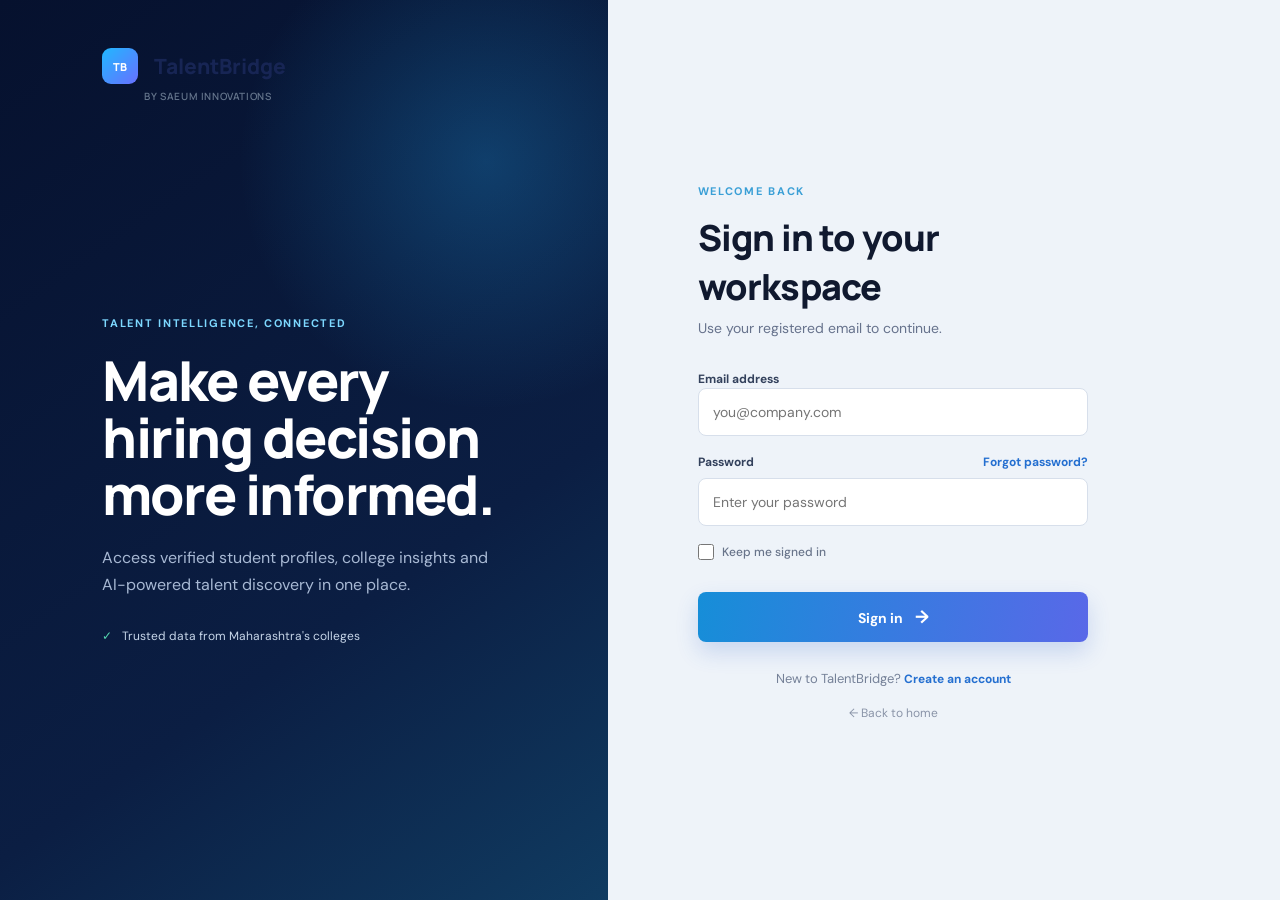
==== commit 644d3d07: "company-dashboard.html" ====
--- a/company-dashboard.html
+++ b/company-dashboard.html
@@ -1306,6 +1306,19 @@
   <div class="toast-message" id="toastMessage"></div>
 
   <script>
+    // Allow access only to the fixed Company/Admin recruiter
+    const currentUser = JSON.parse(
+      localStorage.getItem("talentBridgeCurrentUser") || "null"
+    );
+
+    if (
+      !currentUser ||
+      currentUser.id !== "fixed-recruiter" ||
+      currentUser.role !== "company"
+    ) {
+      window.location.href = "login.html";
+    }
+
     const defaultJobs = [
       {
         id: 1,
@@ -2282,4 +2295,4 @@
   </script>
 
 </body>
-</html>+</html>
